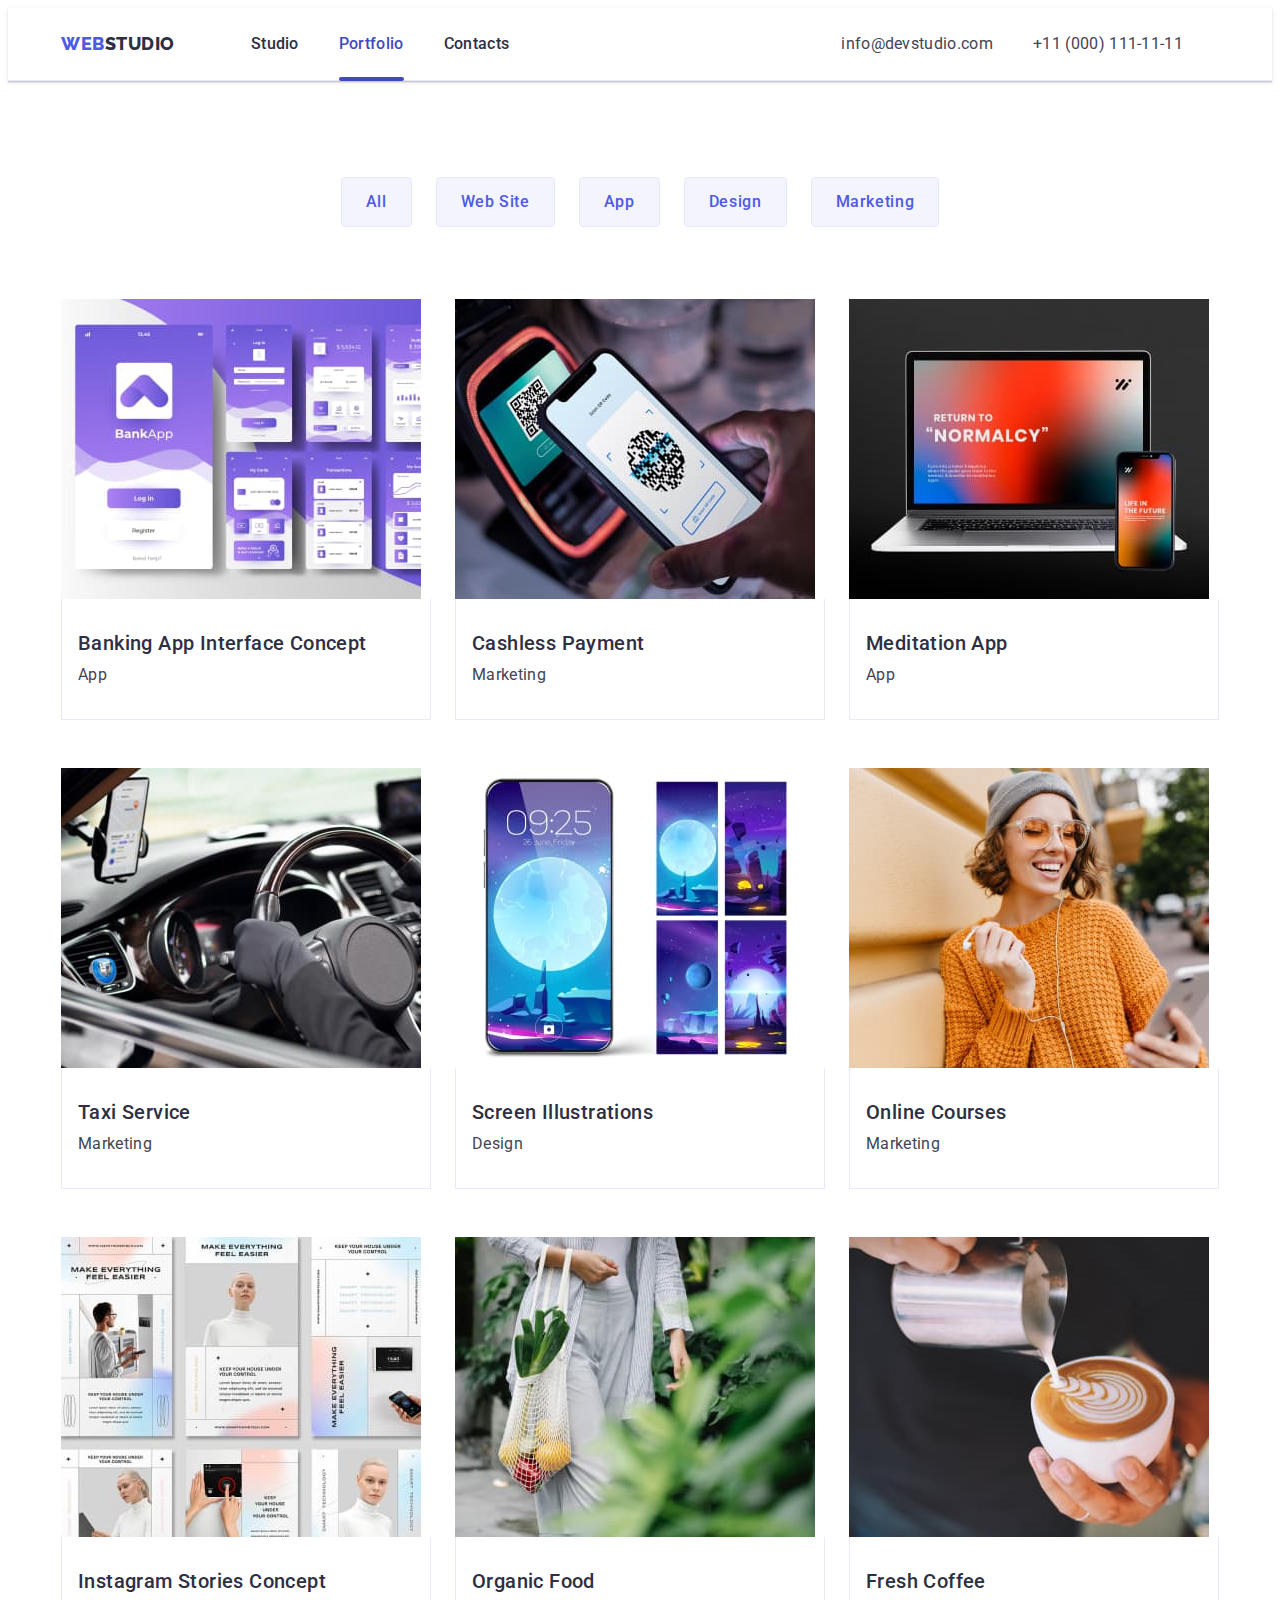
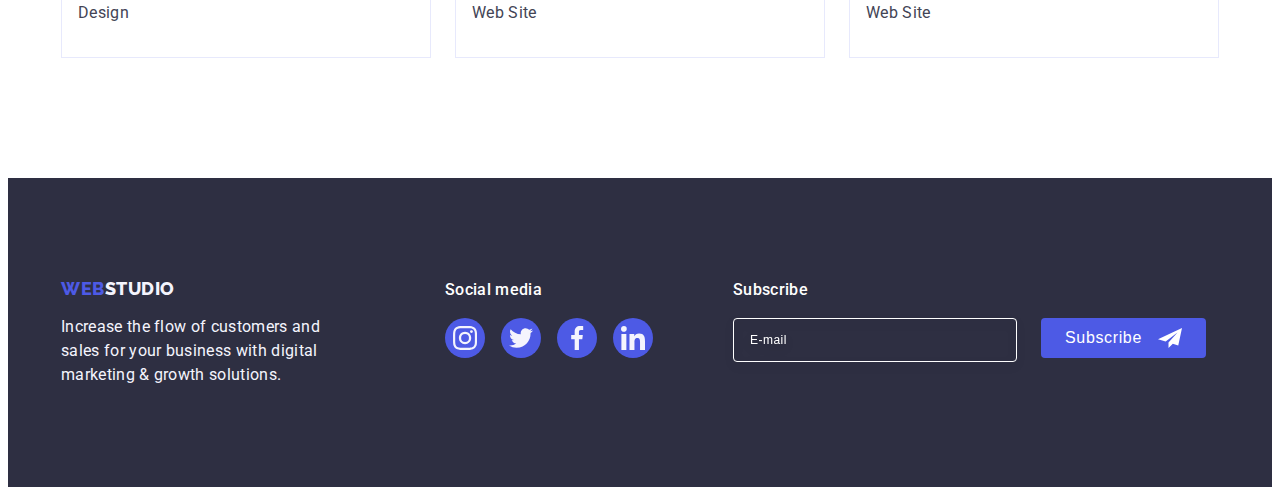
==== portfolio.html @ 9b0cb7f2 "start" ====
<!DOCTYPE html>
<html lang="en">

<head>
    <meta charset="UTF-8">
    <meta http-equiv="X-UA-Compatible" content="IE=edge">
    <meta name="viewport" content="width=device-width, initial-scale=1.0">
    <link rel="preconnect" href="https://fonts.googleapis.com">
    <link rel="preconnect" href="https://fonts.gstatic.com" crossorigin>
    <link href="https://fonts.googleapis.com/css2?family=Raleway:wght@800&family=Roboto:wght@400;500;700&display=swap"
        rel="stylesheet">
    <title>Web Studio</title>
    <link rel="stylesheet" href="https://cdnjs.cloudflare.com/ajax/libs/modern-normalize/2.0.0/modern-normalize.min.css"
        integrity="sha512-4xo8blKMVCiXpTaLzQSLSw3KFOVPWhm/TRtuPVc4WG6kUgjH6J03IBuG7JZPkcWMxJ5huwaBpOpnwYElP/m6wg=="
        crossorigin="anonymous" referrerpolicy="no-referrer" />
    <link rel="stylesheet" href="./css/styles.css">
</head>

<body>
    <header class="header">
        <div class="container header-container">
            <nav class="header-navigation list">
                <a href="./index.html" class="header-logo link">Web<span class="header-logo-sp">Studio</span></a>
                <ul class="main-list list">
                    <li class="header-menu-item link"><a class="header-menu link" href="./index.html">Studio</a></li>
                    <li class="header-menu-item link"><a class="header-menu link current" href="./portfolio.html">Portfolio</a></li>
                    <li class="header-menu-item link"><a class="header-menu link" href="">Contacts</a></li>
                </ul>
            </nav>
            <address class="address">
                <ul class="address-list list">
                    <li class="header-address-item link"><a class="header-address link"
                            href="mailto:info@devstudio.com">info@devstudio.com</a></li>
                    <li class="header-address-item link"><a class="header-address link" href="tel:+110001111111">+11 (000)
                            111-11-11</a></li>
                </ul>
            </address>
        </div>
    </header>

    <main>
            <section class="categories">
                <div class="container">
                    <h1 hidden class="visually-hidden">Categories</h1>
                    <ul class="categories-list list">
                        <li class="categories-item"><button type="button" class="categories-btn">All</button></li>
                        <li class="categories-item"><button type="button" class="categories-btn">Web Site</button></li>
                        <li class="categories-item"><button type="button" class="categories-btn">App</button></li>
                        <li class="categories-item"><button type="button" class="categories-btn">Design</button></li>
                        <li class="categories-item"><button type="button" class="categories-btn">Marketing</button></li>
                    </ul>
                
                     <ul class="cateries-photo list">
                        <li class="categoties-link link">
                            <a href="./index.html" class="product link">
                                <div class="product-cover-div">
                                <img src="./images/banking-img.jpg" alt="banking app" width="360" height="300" />
                                <!-- <div class="product-cover-block"> -->
                                    <p class="product-cover-title">14 Stylish and User-Friendly App Design Concepts · Task Manager App · Calorie Tracker App · Exotic Fruit Ecommerce App ·
                                    Cloud Storage App</p>
                                <!-- </div> -->
                                </div>
                                <div class="container-product">
                                <h2 class="product-subtitle">Banking App Interface Concept</h2>
                                <p class="product-text">App</p>
                                </div>
                            </a>
                        </li>
                        <li class="categoties-link link">
                            <a href="./index.html" class="product link">
                            <div class="product-cover-div">
                            <img src="./images/cashless-img.jpg" alt="Cashless Payment" width="360" height="300" />
                            <!-- <div class="product-cover-block"> -->
                                <p class="product-cover-title">14 Stylish and User-Friendly App Design Concepts · Task Manager App · Calorie Tracker
                                    App · Exotic Fruit Ecommerce App ·
                                    Cloud Storage App</p>
                            <!-- </div> -->
                            </div>
                            <div class="container-product">
                            <h2 class="product-subtitle">Cashless Payment</h2>
                            <p class="product-text">Marketing</p>
                            </div>
                            </a>
                        </li>
                        <li class="categoties-link link">
                            <a href="./index.html" class="product link">
                            <div class="product-cover-div">
                            <img src="./images/meditation-img.jpg" alt="Meditation App" width="360" height="300" />
                                <!-- <div class="product-cover-block"> -->
                                    <p class="product-cover-title">14 Stylish and User-Friendly App Design Concepts · Task Manager App · Calorie Tracker
                                        App · Exotic Fruit Ecommerce App ·
                                        Cloud Storage App</p>
                                <!-- </div> -->
                            </div>
                            <div class="container-product">
                            <h2 class="product-subtitle">Meditation App</h2>
                            <p class="product-text">App</p>
                            </div>
                            </a>
                        </li>
                        <li class="categoties-link link">
                            <a href="./index.html" class="product link">
                            <div class="product-cover-div">
                            <img src="./images/taxi-img.jpg" alt="Taxi Servic" width="360" height="300" />
                            <!-- <div class="product-cover-block"> -->
                                <p class="product-cover-title">14 Stylish and User-Friendly App Design Concepts · Task Manager App · Calorie Tracker
                                    App · Exotic Fruit Ecommerce App ·
                                    Cloud Storage App</p>
                            <!-- </div> -->
                            </div>
                            <div class="container-product">
                            <h2 class="product-subtitle">Taxi Service</h2>
                            <p class="product-text">Marketing</p>
                            </div>
                            </a>
                        </li>
                        <li class="categoties-link link">
                            <a href="./index.html" class="product link">
                            <div class="product-cover-div">
                            <img src="./images/scren-img.jpg" alt="Screen Illustrations" width="360" height="300" />
                            <!-- <div class="product-cover-block"> -->
                                <p class="product-cover-title">14 Stylish and User-Friendly App Design Concepts · Task Manager App · Calorie Tracker
                                    App · Exotic Fruit Ecommerce App ·
                                    Cloud Storage App</p>
                            <!-- </div> -->
                            </div>
                            <div class="container-product">
                            <h2 class="product-subtitle">Screen Illustrations</h2>
                            <p class="product-text">Design</p>
                            </div>
                            </a>
                        </li>
                        <li class="categoties-link link">
                            <a href="./index.html" class="product link">
                            <div class="product-cover-div">
                            <img src="./images/online-img.jpg" alt="Online Courses" width="360" height="300" />
                            <!-- <div class="product-cover-block"> -->
                                <p class="product-cover-title">14 Stylish and User-Friendly App Design Concepts · Task Manager App · Calorie Tracker
                                    App · Exotic Fruit Ecommerce App ·
                                    Cloud Storage App</p>
                            <!-- </div> -->
                            </div>
                            <div class="container-product">
                            <h2 class="product-subtitle">Online Courses</h2>
                            <p class="product-text">Marketing</p>
                            </div>
                            </a>
                        </li>
                        <li class="categoties-link link">
                            <a href="./index.html" class="product link">
                            <div class="product-cover-div">
                            <img src="./images/instagram-img.jpg" alt="Instagram Stories" width="360" height="300" />
                                <!-- <div class="product-cover-block"> -->
                                    <p class="product-cover-title">14 Stylish and User-Friendly App Design Concepts · Task Manager App · Calorie Tracker
                                        App · Exotic Fruit Ecommerce App ·
                                        Cloud Storage App</p>
                                <!-- </div> -->
                            </div>
                            <div class="container-product">
                            <h2 class="product-subtitle">Instagram Stories Concept</h2>
                            <p class="product-text">Design</p>
                            </div>
                            </a>
                        </li>
                        <li class="categoties-link link">
                            <a href="./index.html" class="product link">
                            <div class="product-cover-div">
                            <img src="./images/organicfood-img.jpg" alt="Organic Food" width="360" height="300" />
                            <!-- <div class="product-cover-block"> -->
                                <p class="product-cover-title">14 Stylish and User-Friendly App Design Concepts · Task Manager App · Calorie Tracker
                                    App · Exotic Fruit Ecommerce App ·
                                    Cloud Storage App</p>
                            <!-- </div> -->
                            </div>
                            <div class="container-product">
                            <h2 class="product-subtitle">Organic Food</h2>
                            <p class="product-text">Web Site</p>
                            </div>
                            </a>
                        </li>
                        <li class="categoties-link link">
                            <a href="./index.html" class="product link">
                            <div class="product-cover-div">
                            <img src="./images/freshcoffe-img.jpg" alt="Coffee" width="360" height="300" />
                            <!-- <div class="product-cover-block"> -->
                                <p class="product-cover-title">14 Stylish and User-Friendly App Design Concepts · Task Manager App · Calorie Tracker
                                    App · Exotic Fruit Ecommerce App ·
                                    Cloud Storage App</p>
                            <!-- </div> -->
                            </div>
                            <div class="container-product">
                            <h2 class="product-subtitle">Fresh Coffee</h2>
                            <p class="product-text">Web Site</p>
                            </div>
                            </a>
                        </li>
                </ul>
            </div>
    </section>
    </main>
    <footer class="footer">
        <div class="footer-container container">
            <div class="footer-container-left">
                <a href="./index.html" class="footer-logo link">Web<span class="fotter-logo-sp">Studio</span></a>
                <p class="footer-text">
                    Increase the flow of customers and sales for your business with digital marketing & growth solutions.
                </p>
            </div>
            <div class="footer-social">
                <p class="footer-main">Social media</p>
        
                <ul class="footer-list">
                    <li class="footer-icons">
                        <a class="icons" href="">
                            <svg class="icons-footer" width="24" height="24">
                                <use href="./images/icons.svg#icon-instagram"></use>
                            </svg>
                        </a>
                    </li>
                    <li class="footer-icons">
                        <a class="icons" href="">
                            <svg class="icons-footer" width="24" height="24">
                                <use href="./images/icons.svg#icon-twitter"></use>
                            </svg>
                        </a>
                    </li>
                    <li class="footer-icons">
                        <a class="icons" href="">
                            <svg class="icons-footer" width="24" height="24">
                                <use href="./images/icons.svg#icon-facebook"></use>
                            </svg>
                        </a>
                    </li>
                    <li class="footer-icons">
                        <a class="icons" href="">
                            <svg class="icons-footer" width="24" height="24">
                                <use href="./images/icons.svg#icon-linkedin"></use>
                            </svg>
                        </a>
                    </li>
                </ul>
                </div>
                <div class="footer-sub">
                    <p class="footer-sub-text">Subscribe</p>
                    <form class="footer-sub-form">
                        <label class="footer-sub-label">
                            <input name="sub-input" type="email" class="footer-sub-input" placeholder="E-mail" id="sub-input" />
                        </label>
                        <button type="submit" class="sub-btn">Subscribe
                            <svg class="btn-svg" width="24" height="24">
                                <use href="./images/icons.svg#icon-subscribe"></use>
                            </svg>
                        </button>
                    </form>
                </div>
            </div>
    </footer>
</body>

</html>
---- css/styles.css ----
:root {
--title-color: #2E2F42;
--main-text-color: #434455;
--second-text-color: #ffffff;
--pressed-state: #404BBF;
--transition: 250ms cubic-bezier(0.4, 0, 0.2, 1);

}
.visually-hidden {
    position: absolute;
    width: 1px;
    height: 1px;
    margin: -1px;
    border: 0;
    padding: 0;

    white-space: nowrap;
    clip-path: inset(100%);
    clip: rect(0 0 0 0);
    overflow: hidden;
}
p,h1,h2,h3,h4,h5,h6 {
    margin-top: 0;
    margin-bottom: 0;
}
body {
    font-family: 'Roboto', sans-serif;
    color: #434455;
    background-color:#FFFFFF;
}
a {
    text-decoration: none;
}
ul {
    list-style-type: none;
    margin-top: 0;
    margin-bottom: 0;
    padding-left: 0;
}
.link{
    text-decoration: none;
}
.list {
    list-style: none;
}
img {
    display: block;
}
.container {
    width: 1158px;
    padding-left: 15px;
    padding-right: 15px;
    margin: 0 auto;
}
.header {
    border-bottom: 1px solid #E7E9FC;
    box-shadow: 0px 2px 1px rgba(46, 47, 66, 0.08), 0px 1px 1px rgba(46, 47, 66, 0.16), 0px 1px 6px rgba(46, 47, 66, 0.08);
}
.header-logo {
    font-family: 'Raleway', sans-serif;
    font-style: normal;
    font-weight: 800;
    font-size: 18px;
    line-height: 1.17;
    letter-spacing: 0.03em;
    color: #4d5ae5;
    text-transform: uppercase;
    margin-right: 76px;
}
.header-logo span {
    color: #2E2F42;
}
.main-list {
    display: flex;
    gap: 40px;
}
.header-container {
    display: flex;
    align-items: center;

}
.header-navigation {
    display: flex;
    align-items: center;
justify-content:space-between;
}
.header-menu-item {
    font-weight: 500;
    font-size: 16px;
    line-height: 1.5;
    letter-spacing: 0.02em;
    color: var(--title-color);
    transition: color 250ms cubic-bezier(0.4, 0, 0.2, 1)
}
.header-menu-item:is(:hover, :focus) {
    color: var(--pressed-state);
 
}
.header-menu {
    display: block;
    color: var(--title-color);
    padding-top: 24px;
    padding-bottom: 24px;
    transition: color 250ms cubic-bezier(0.4, 0, 0.2, 1);

}
.header-menu:is(:hover, :focus) {
    color: var(--pressed-state);
}
.current {
    position: relative;
    color: #404bbf
}
.current::after {
    content: '';
    position: absolute;
    width: 100%;
    height: 4px;
    background-color: #404BBF;
    border-radius: 2px;
    left: 0;
    bottom: -1px;
}
.address {
    font-style: normal;
    margin-left: 332px;
}
.address-list {
    display: flex;
    gap: 40px;

}
.header-address{
    font-weight: 400;
    font-size: 16px;
    line-height: 1.5;
    letter-spacing: 0.02em;
    color: var(--main-text-color);
    font-style: normal;
    transition: color 250ms cubic-bezier(0.4, 0, 0.2, 1);
}
.header-address:is(:hover, :focus){
    color: var(--pressed-state);
}
.header-address-item {
transition: color 250ms cubic-bezier(0.4, 0, 0.2, 1)
}
.hero {
background-image: linear-gradient( rgba(46, 47, 66, 0.7), rgba(46, 47, 66, 0.7)), url(../images/people-office1.jpg);
background-repeat: no-repeat;
background-position: center;
background-size: cover;
text-align: center;
padding: 188px 0;
max-width: 1440px;
margin: 0 auto;
}
.hero-container {
    display: flex;
    flex-direction: column;
    padding: 0 316px;
    max-width: 1440px;
}
.hero-title {
        font-weight: 700;
        font-size: 56px;
        line-height: 1.07;
        letter-spacing: 0.02em;
        color: #FFFFFF;
        text-align: center;
        max-width: 496px ;
        margin-bottom: 48px;
        margin-left: auto;
        margin-right: auto;

}

.hero-btn {
        display: block;
        min-width: 169px;
        height: 56px;
       font-family: inherit;
        font-weight: 500;
        font-size: 16px;
        line-height: 1.5; 
        letter-spacing: 0.04em;
        color: #FFFFFF;
        cursor: pointer;
        text-align: center;
        background-color: #4D5AE5;
        border-radius: 4px;
        border: none;
        padding: 16px 32px;
        align-self: center;
        box-shadow: 0px 4px 4px  rgba(0, 0, 0, 0.15);
        transition: background-color 250ms cubic-bezier(0.4, 0, 0.2, 1);
}
.hero-btn:is(:hover, :focus){
    background-color: #404BBF
}
.advantages {
    visibility: hidden;
}
.benefits {
    padding-top: 120px;
    padding-bottom: 60px;
}
.benefits-list {
    display: flex;
    gap: 24px;
}
.benefits-subtitle {        
        font-weight: 500;
        font-size: 20px;
        line-height: 1.2;
        letter-spacing: 0.02em;
        color: var(--title-color);
        margin-bottom: 8px;
}
.benefits-item {
    width: calc((100% - 72px) /4);
}
.benefits-item-con {
    width: 264px;
    height: 112px;
    background: #F4F4FD;
    border-radius: 4px;
    margin-bottom: 8px;
    background-repeat: no-repeat;
    background-position: center;
    display: flex;
    align-items: center;
    justify-content: center;
}
.benefits-item-text {
        font-size: 16px;
        line-height: 1.5;
        letter-spacing: 0.02em;
        color: var(--main-text-color);
}
.our-activity{
    padding-top: 60px;
    padding-bottom: 120px;
    
}
.activity {
        font-weight: 700;
        font-size: 36px;
        line-height: 1.11;
        letter-spacing: 0.02em;
        color: var(--title-color);
        text-align: center;
        text-transform: capitalize;
        margin-bottom: 72px;
}
.activity-list {
    display: flex;
    gap:24px;
}
.activity.item {
    width: calc((100% - 24px *2) /3);
}
.team {
    background-color: #F4F4FD;
    padding-bottom: 120px;
    padding-top: 120px;
}

.team-title {
        font-weight: 700;
        font-size: 36px;
        line-height: 1.11;
        letter-spacing: 0.02em;
        color: var(--title-color);
        text-align: center;
        text-transform: capitalize;
        margin-bottom: 72px;
}
.team-list {
    display: flex;
    gap: 24px;
}


.team-item { 
       background-color: #FFFFFF;
       width: calc((100% - 24px * 3) / 4);
        border-radius: 0px 0px 4px 4px;
        box-shadow: 0px 1px 6px rgba(46, 47, 66, 0.08),
            0px 1px 1px rgba(46, 47, 66, 0.16),
            0px 2px 1px rgba(46, 47, 66, 0.08);
    }
.container-team {
    padding: 32px 0 32px
}

.team-subtitle {
        font-weight: 500;
        font-size: 20px;
        line-height: 1.2;
        letter-spacing: 0.02em;
        text-align: center;
        color: var(--title-color);
        margin-bottom: 8px;


}

.team-item-text {
        font-size: 16px;
        line-height: 1.5;
        letter-spacing: 0.02em;
        text-align: center;
        color: var(--main-text-color);
        padding-bottom: 8px;
}
.soc-icon {
    justify-content: center;
    gap: 24px;
    display: flex;
}


.sending {
    width: 100%;
    height: 100%;
    background-color: #4D5AE5;
    width: 40px;
    height: 40px;
    border-radius: 50%;
    display: flex;
    align-items: center; justify-content: center;    
    transition: background-color 250ms cubic-bezier(0.4, 0, 0.2, 1), border-color 250ms cubic-bezier(0.4, 0, 0.2, 1), color 250ms cubic-bezier(0.4, 0, 0.2, 1);
}
.sending:hover {
background-color: #404bbf;
border-color: #404bbf;
color: #404bbf;
}
.sending:focus {
    background-color: #404bbf;
    border-color: #404bbf;
    color: #404bbf;
}

.icons-soc {
    fill:#F4F4FD;
}
.customers {
    padding-top: 120px;
    padding-bottom: 120px;
}
.coustomers-title {
    font-weight: 700;
    font-size: 36px;
    line-height: 111%;
    text-align: center;
    letter-spacing: 0.02em;
    color: #2E2F42;
    margin-bottom: 72px

}
.coustomers-list {
    display: flex;
    gap: 24px;
    justify-content: center;
    align-items: center;
}
.coustomers-item {
    width: calc((100% - 120px) / 6);
    height: 88px;
    border-radius: 4px;
    transition: color 250ms linear;
    transition-timing-function: (0.4, 0, 0.2, 1);
    transition: border-color 250ms cubic-bezier(0.4, 0, 0.2, 1),
        color 250ms cubic-bezier(0.4, 0, 0.2, 1);
}

.companies {
    width: 100%;
    height: 100%;
    display: flex;
    align-items: center;
    justify-content: center;
    border: 1px solid #8e8f99;
    border-radius: 4px;
    color:#8e8f99;
    transition: border-color 250ms cubic-bezier(0.4, 0, 0.2, 1),
        color 250ms cubic-bezier(0.4, 0, 0.2, 1);
}
.companies:is(:hover, :focus) {
    border-color: #404bbf;
    color: #404bbf;

}
.company {
    fill: currentColor;
}
.footer{
        background-color: #2E2F42;
        padding-top: 100px;
        padding-bottom: 100px;
}
.footer-logo {
    font-family: 'Raleway', sans-serif;
    font-style: normal;
    font-weight: 800;
    font-size: 18px;
    line-height: 1.17;
    letter-spacing: 0.03em;
    color: #4D5AE5;
    text-transform: uppercase;
    display: inline-block;
    margin-bottom: 16px;
}
.footer-logo span{
    color: #F4F4FD;
}
.footer-text {
        font-size: 16px;
        line-height: 1.5;
        letter-spacing: 0.02em;
        color: #F4F4FD;
        max-width: 264px;
}
.footer-container {
    display: flex;
    align-items: baseline;
}
.footer-container-left {
    margin-right: 120px;
}
.footer-main{
    font-weight: 500;
    font-size: 16px;
    line-height: 150%;
    letter-spacing: 0.02em;
    color: #FFFFFF;
    margin-bottom: 16px;
}
.footer-list {
    display: flex;
    gap: 16px;

}
.footer-icons {
    width: 40px;
    height: 40px;
}
.footer-sub {
    margin-left: 80px;
}

.footer-sub-text {
    font-weight: 500;
    font-size: 16px;
    line-height: 1.5;
    letter-spacing: 0.02em;
    color: #FFFFFF;
    margin-bottom: 16px;
}

.footer-sub-form {
    display: flex;
    gap: 24px;
}



.footer-sub-input {
    width: 264px;
    height: 40px;
    border: 1px solid #FFFFFF;
    filter: drop-shadow(0px 4px 4px rgba(0, 0, 0, 0.15));
    border-radius: 4px;
    border: 1px solid #FFFFFF;
    background-color: transparent;
    font-weight: 400;
    font-size: 12px;
    display: flex;
    align-items: center;
    letter-spacing: 0.04em;
    color: #FFFFFF;
    padding-left: 16px;
    line-height: 1.5;
}
.footer-sub-input::placeholder {
    color: #FFFFFF;
}


.sub-btn {
    font-weight: 500;
    font-size: 16px;
    line-height: 1.5;
    display: flex;
    align-items: center;
    text-align: center;
    letter-spacing: 0.04em;
    color: #FFFFFF;
    min-width: 165px;
    height: 40px;
    align-items:center;
    justify-content: center;
    cursor: pointer;
    background-color: #4D5AE5;
    border-radius: 4px;
    border: none;
    transition: background-color 250ms cubic-bezier(0.4, 0, 0.2, 1), 
        border 250ms cubic-bezier(0.4, 0, 0.2, 1);
}
.sub-btn:is(:hover, :focus) {
    background-color: #404bbf;
    border: none;
}
.btn-svg {
    margin-left: 16px;
    fill: #FFFFFF;
}
.icons {
    width: 100%;
    height: 100%;
    background-color: #4d5ae5;
    border-radius: 50%;
    display: flex;
    align-items: center;
    justify-content: center;
    transition: background-color 250ms cubic-bezier(0.4, 0, 0.2, 1);
}
.icons:is(:hover, :focus) {
    background-color: #31d0aa;
}
.icons-footer {
    fill:#f4f4fd;
}
.categories {
    padding-top: 96px;
    padding-bottom: 120px;
}
.categories-list {
    display: flex;
    gap: 24px;
    justify-content: center;
    margin-bottom: 72px;
}
.categories-btn { 
        font-family: 'Roboto', sans-serif;
        font-style: normal;
        font-weight: 500;
        font-size: 16px;
        line-height: 1.5;
        letter-spacing: 0.04em;
        color: #4D5AE5;
        cursor: pointer;
        background-color: #F4F4FD;
        border: 1px solid #E7E9FC;
        border-radius: 4px;
        padding: 12px 24px;
        transition: color 250ms cubic-bezier(0.4, 0, 0.2, 1),
            background-color 250ms cubic-bezier(0.4, 0, 0.2, 1),
            border-color 250ms cubic-bezier(0.4, 0, 0.2, 1),
            box-shadow 250ms cubic-bezier(0.4, 0, 0.2, 1);
        
    }
.categories-btn:is(:hover, :focus){
    border: 1px solid transparent;
}


.categories-btn:is(:hover, :focus) {
    color: #FFFFFF;
    background-color:#404BBF;
    box-shadow: 0px 3px 1px rgba(0, 0, 0, 0.1), 0px 2px 1px rgba(0, 0, 0, 0.08), 0px 2px 2px rgba(0, 0, 0, 0.12);
}
.cateries-photo {
    display: flex;
    flex-wrap: wrap;
    gap: 24px;
    row-gap: 48px;
}
.categoties-link {
    width: calc((100% - 24px * 2) / 3);

}
.categoties-link:hover .product-cover-block {
    transform: translate(0);
}
.container-product {
    padding: 32px 16px;
    border: 1px solid #e7e9fc;
    border-top: none;
}

 

.product-subtitle {
        font-weight: 500;
        font-size: 20px;
        line-height: 1.2;
        letter-spacing: 0.02em;
        color: var(--title-color);
        margin-bottom: 8px
}
.product {
    display: block;
    transition: box-shadow 250ms cubic-bezier(0.4, 0, 0.2, 1);

}
.product:is(:hover, :focus) {
    box-shadow:0px 1px 6px rgba(46, 47, 66, 0.08), 0px 1px 1px rgba(46, 47, 66, 0.16), 0px 2px 1px rgba(46, 47, 66, 0.08);
   
}
.product:hover .product-cover-title,
.product:focus .product-cover-title {
    transform: translateY(0);
}
.product-text {
        font-weight: 400;
        font-size: 16px;
        line-height: 1.5;
        letter-spacing: 0.02em;
        color: var(--main-text-color);


}
.product-text:is(:hover, :focus) {
    transform: translateY(0%);

}
.product-cover-title {
    position: absolute;
    font-weight: 400;
        font-size: 16px;
        line-height: 150%;
        letter-spacing: 0.02em;
        color: #F4F4FD;
        top: 0;
        height: 100%;
        width: 100%;
        transform: translateY(100%);
        transition: transform 250ms cubic-bezier(0.4, 0, 0.2, 1);
        padding: 40px 32px;
        background-color: #4d5ae5;
        overflow: auto;

}

.product-cover-block {
    position: absolute;
    background-color: #4D5AE5;
    top: 0;
    left: 0;
    padding: 40px 32px 164px 32px;
    transform: translateY(100%);
    transition: transform 250ms linear;
    transition-timing-function: (0.4, 0, 0.2, 1);
}
.product-cover-div {
     position: relative;
     overflow: hidden;
}

.backdrop {
    position: fixed;
    top: 0;
    z-index: 2;
    width: 100%;
    height: 100%;
    background-color: #2E2F4266;
    transition: opacity 250ms cubic-bezier(0.4, 0, 0.2, 1), visibility 250ms cubic-bezier(0.4, 0, 0.2, 1);
}
.backdrop.is-hidden .modal {
    transform: translate(-50%, -50%) scale(0);
}
.modal { 
    position: absolute;
    top: 50%;
    left: 50%;
    transform: translate(-50%, -50%) scale(1);
    transition: transform 250ms cubic-bezier(0.4, 0, 0.2, 1);
    width: 408px;
    min-height: 584px;
    background-color: #FCFCFC;
    border-radius: 4px;
    box-shadow:  0px 1px 1px rgba(0, 0, 0, 0.14), 0px 1px 3px rgba(0, 0, 0, 0.12), 0px 2px 1px rgba(0, 0, 0, 0.2);
    padding-top: 72px;
    padding-left: 24px;
    padding-right: 24px;
    padding-bottom: 24px;
}
.modal-btn {
    background-color: #E7E9FC;
    border: 1px solid rgba(0, 0, 0, 0.1);
    border-radius: 50%;
    position: absolute;
    top: 24px;
    right: 24px;
    width: 24px;
    height: 24px;
    display: flex;
    align-items: center;
    justify-content: center;
    padding: 0;
    cursor: pointer;
    transition: background-color 250ms cubic-bezier(0.4, 0, 0.2, 1), border 250ms cubic-bezier(0.4, 0, 0.2, 1);
    color:#2E2F42;
}
.modal-btn:is(:hover,:focus) {
    background-color: #404bbf;
    border: none;
    fill: #ffffff;
}
.button-icon {
    transition: fill 250ms cubic-bezier(0.4, 0, 0.2, 1);
}
.is-hidden {
    visibility: hidden;
    opacity: 0;
    pointer-events: none;
}
.modal-title {
    font-family: 'Roboto';
    font-style: normal;
    font-weight: 500;
    font-size: 16px;
    line-height: 150%;
    text-align: center;
    letter-spacing: 0.02em;
    color: #2E2F42;
    max-width: 360px;
    margin-bottom: 16px;
}

.modal-field {
        margin-bottom: 8px;
}
.modal-input {
    width: 100%;
    height: 40px;
    background-color: transparent;
    outline: transparent;
    border: 1px solid rgba(46, 47, 66, 0.4);
    border-radius: 4px;
    padding-left: 38px;
    padding-right: 24px;
    display: block;
    transition: border-color 250ms cubic-bezier(0.4, 0, 0.2, 1);
}
.modal-input:focus {
    border-color: #4D5AE5;
}
.modal-input:focus +.input-icon{
    fill: #4D5AE5;
}
.form-label {
    font-weight: 400;
    font-size: 12px;
    line-height: 1.17;
    letter-spacing: 0.04em;
    margin-bottom: 4px;
    color:#8e8f99;
    display: block;
}

.input-svg {
    position: relative;
}

.input-icon {
    position: absolute;
    left: 16px;
    top: 50%;
    transform: translateY(-50%);
    fill: #2E2F42;
    transition: fill 250ms cubic-bezier(0.4, 0, 0.2, 1);
}
.modal-textarea-comment {
    margin-bottom: 16px;
}
.modal-textarea {
    width: 100%;
    height: 120px;
    background-color: transparent;
    outline: transparent;
    border: 1px solid rgba(46, 47, 66, 0.4);
    border-radius: 4px;
    padding: 8px 16px;
    display: block;
    resize: none;
        font-size: 12px;
        line-height: 1.17;
        letter-spacing: 0.04em;
        color: rgba(46, 47, 66, 0.4);
        margin-bottom: 4px; 
    transition: border-color 250ms cubic-bezier(0.4, 0, 0.2, 1);
}
.modal-textarea::placeholder {
    font-size: 12px;
    line-height: 1.17;
    letter-spacing: 0.04em;
    color: rgba(46, 47, 66, 0.4);
}
.modal-textarea:focus {
    border-color: #4D5AE5;
}
.modal-checkbox {
    margin-bottom: 24px;

}
.check-text {
    font-size: 12px;
    line-height: 1.17;
    letter-spacing: 0.04em;
    color: #8E8F99;
    align-items: center;
    padding-bottom: 24px;
    align-items: center;
}

.user-privacy-span {
    width: 16px;
    height: 16px;
    border: 1px solid rgba(46, 47, 66, 0.4);
    border-radius: 2px;
    margin-right: 12px;
    align-items: center;
    justify-content: center;
    fill: transparent;
    transition: background-color 250ms cubic-bezier(0.4, 0, 0.2, 1), border 250ms cubic-bezier(0.4, 0, 0.2, 1), fill 250ms cubic-bezier(0.4, 0, 0.2, 1);
    display: inline-flex;
}

.police {
    font-size: 12px;
    line-height: 1.33;
    letter-spacing: 0.04em;
    text-decoration-line: underline;
    color: #4D5AE5;
}


.input-check:checked + .check-text span {
    background-color: #404BBF;
    fill: #F4F4FD;
    border: none;
}

.modal-send-btn {
    font-weight: 500;
    font-size: 16px;
    line-height: 1.5;
    display: block;
    align-items: center;
    text-align: center;
    letter-spacing: 0.04em;
    color: #FFFFFF;
    padding: 16px 32px;
    margin: 0 auto;
    border-radius: 4px;
    border: none;
    background: #4D5AE5;
    box-shadow: 0px 4px 4px rgba(0, 0, 0, 0.15);
    cursor: pointer;
    transition: background-color 250ms cubic-bezier(0.4, 0, 0.2, 1);
    min-width: 169px
}

.modal-send-btn:is(:hover, :focus) {
   background-color: #404BBF;
}
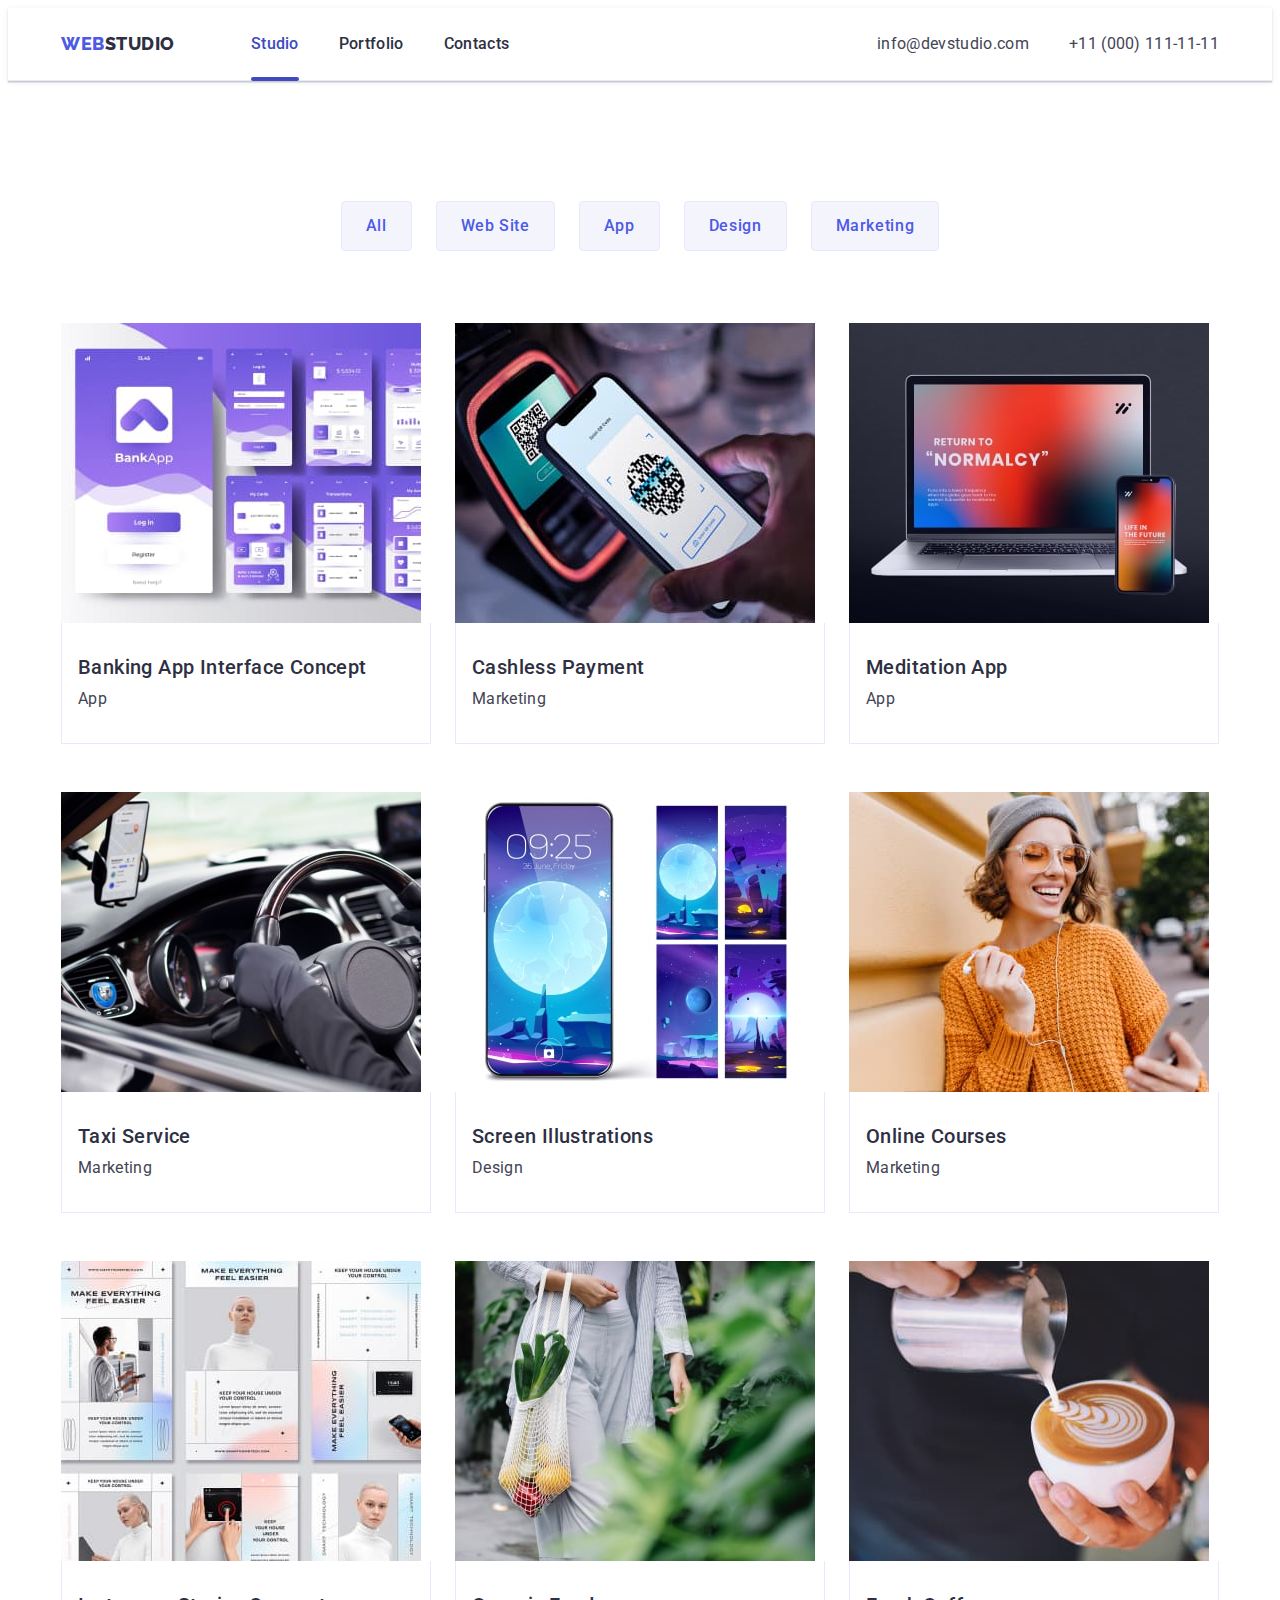
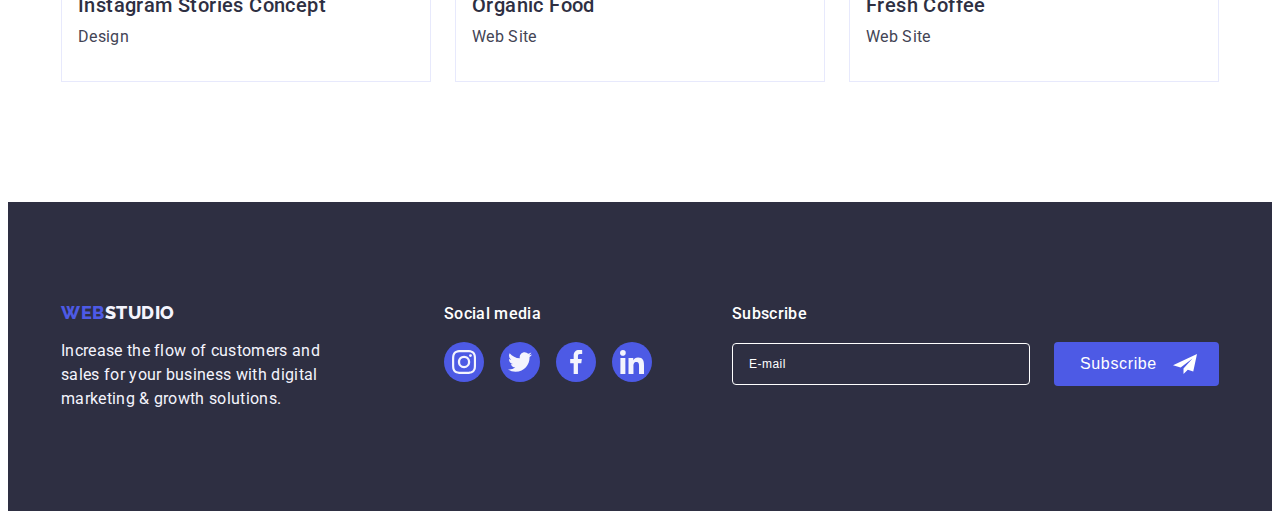
==== commit 21ca7282: "media" ====
--- a/portfolio.html
+++ b/portfolio.html
@@ -5,256 +5,354 @@
     <meta charset="UTF-8">
     <meta http-equiv="X-UA-Compatible" content="IE=edge">
     <meta name="viewport" content="width=device-width, initial-scale=1.0">
+    <title>Document</title>
     <link rel="preconnect" href="https://fonts.googleapis.com">
     <link rel="preconnect" href="https://fonts.gstatic.com" crossorigin>
     <link href="https://fonts.googleapis.com/css2?family=Raleway:wght@800&family=Roboto:wght@400;500;700&display=swap"
         rel="stylesheet">
-    <title>Web Studio</title>
-    <link rel="stylesheet" href="https://cdnjs.cloudflare.com/ajax/libs/modern-normalize/2.0.0/modern-normalize.min.css"
-        integrity="sha512-4xo8blKMVCiXpTaLzQSLSw3KFOVPWhm/TRtuPVc4WG6kUgjH6J03IBuG7JZPkcWMxJ5huwaBpOpnwYElP/m6wg=="
+    <link rel="stylesheet" href="https://cdnjs.cloudflare.com/ajax/libs/modern-normalize/1.1.0/modern-normalize.min.css"
+        integrity="sha512-wpPYUAdjBVSE4KJnH1VR1HeZfpl1ub8YT/NKx4PuQ5NmX2tKuGu6U/JRp5y+Y8XG2tV+wKQpNHVUX03MfMFn9Q=="
         crossorigin="anonymous" referrerpolicy="no-referrer" />
     <link rel="stylesheet" href="./css/styles.css">
+    <link rel="stylesheet" href="./css/media.css">
 </head>
 
 <body>
-    <header class="header">
+    
+    <header class="header header-border">
         <div class="container header-container">
-            <nav class="header-navigation list">
-                <a href="./index.html" class="header-logo link">Web<span class="header-logo-sp">Studio</span></a>
-                <ul class="main-list list">
-                    <li class="header-menu-item link"><a class="header-menu link" href="./index.html">Studio</a></li>
-                    <li class="header-menu-item link"><a class="header-menu link current" href="./portfolio.html">Portfolio</a></li>
-                    <li class="header-menu-item link"><a class="header-menu link" href="">Contacts</a></li>
+            <nav class="header-navigation">
+                <a class="header-logo link" href="./index.html">Web<span class="part-of-logo">Studio</span></a>
+
+                <ul class="header-list list">
+                    <li class="header-list-item"><a class="header-list-link link active-page"
+                            href="./index.html">Studio</a>
+                    </li>
+                    <li class="header-list-item"><a class="header-list-link link" href="./portfolio.html">Portfolio</a>
+                    </li>
+                    <li class="header-list-item"><a class="header-list-link link" href="">Contacts</a></li>
                 </ul>
             </nav>
-            <address class="address">
+            <address class="header-address">
                 <ul class="address-list list">
-                    <li class="header-address-item link"><a class="header-address link"
-                            href="mailto:info@devstudio.com">info@devstudio.com</a></li>
-                    <li class="header-address-item link"><a class="header-address link" href="tel:+110001111111">+11 (000)
-                            111-11-11</a></li>
+                    <li class="address-list-item">
+                        <a class="address-list-link link" href="mailto:info@devstudio.com">info@devstudio.com</a>
+                    </li>
+                    <li class="address-list-item">
+                        <a class="address-list-link link" href="tel:+110001111111">+11 (000) 111-11-11</a>
+                    </li>
                 </ul>
             </address>
+            <button type="button" class="mob-menu-open" data-menu-open>
+                <svg width="32" height="22" class="open-menu-icon">
+                    <use href="./images/icons.svg#icon-open-mob-menu"></use>
+                </svg>
+            </button>
+        </div>
+        <div class="mob-menu is-hidden" data-menu>
+            <div>
+                <button type="button" class="mob-menu-close" data-menu-close>
+                    <svg class="close-menu-icon" width="8" height="8">
+                        <use href="./images/icons.svg#icon-close"></use>
+                    </svg>
+                </button>
+                <ul class="mob-menu-list list">
+                    <li class="mob-menu-item ">
+                        <a href="./index.html" class="active-mob-page mob-menu-link link">Studio</a>
+                    </li>
+                    <li class="mob-menu-item">
+                        <a href="./portfolio.html" class="mob-menu-link link">Portfolio</a>
+                    </li>
+                    <li class="mob-menu-item">
+                        <a href="#" class="mob-menu-link link"></a> Contacts
+                    </li>
+                </ul>
+            </div>
+            <div>
+                <address class="header-mob-address">
+                    <ul class="address-mob-list list">
+                        <li class="address-mob-item">
+                            <a class="address-mob-link phone link" href="tel:+110001111111">+11 (000) 111-11-11</a>
+                        </li>
+                        <li class="address-mob-item">
+                            <a class="address-mob-link mail link"
+                                href="mailto:info@devstudio.com">info@devstudio.com</a>
+                        </li>
+
+                    </ul>
+                </address>
+                <ul class="mob-soc-list list">
+                    <li class="mob-soc-item">
+                        <a href="#" class="mob-soc-link">
+                            <svg class="mob-soc-icon" width="16" height="16">
+                                <use href="./images/icons.svg#icon-instagram"></use>
+                            </svg>
+                        </a>
+                    </li>
+                    <li class="mob-soc-item">
+                        <a href="#" class="mob-soc-link">
+                            <svg class="mob-soc-icon" width="16" height="16">
+                                <use href="./images/icons.svg#icon-twitter"></use>
+                            </svg>
+                        </a>
+                    </li>
+                    <li class="mob-soc-item">
+                        <a href="#" class="mob-soc-link">
+                            <svg class="mob-soc-icon" width="16" height="16">
+                                <use href="./images/icons.svg#icon-facebook"></use>
+                            </svg>
+                        </a>
+                    </li>
+                    <li class="mob-soc-item">
+                        <a href="#" class="mob-soc-link">
+                            <svg class="mob-soc-icon" width="16" height="16">
+                                <use href="./images/icons.svg#icon-linkedin"></use>
+                            </svg>
+                        </a>
+                    </li>
+                </ul>
+            </div>
         </div>
     </header>
 
-    <main>
-            <section class="categories">
-                <div class="container">
-                    <h1 hidden class="visually-hidden">Categories</h1>
-                    <ul class="categories-list list">
-                        <li class="categories-item"><button type="button" class="categories-btn">All</button></li>
-                        <li class="categories-item"><button type="button" class="categories-btn">Web Site</button></li>
-                        <li class="categories-item"><button type="button" class="categories-btn">App</button></li>
-                        <li class="categories-item"><button type="button" class="categories-btn">Design</button></li>
-                        <li class="categories-item"><button type="button" class="categories-btn">Marketing</button></li>
-                    </ul>
-                
-                     <ul class="cateries-photo list">
-                        <li class="categoties-link link">
-                            <a href="./index.html" class="product link">
-                                <div class="product-cover-div">
-                                <img src="./images/banking-img.jpg" alt="banking app" width="360" height="300" />
-                                <!-- <div class="product-cover-block"> -->
-                                    <p class="product-cover-title">14 Stylish and User-Friendly App Design Concepts · Task Manager App · Calorie Tracker App · Exotic Fruit Ecommerce App ·
-                                    Cloud Storage App</p>
-                                <!-- </div> -->
-                                </div>
-                                <div class="container-product">
-                                <h2 class="product-subtitle">Banking App Interface Concept</h2>
-                                <p class="product-text">App</p>
-                                </div>
-                            </a>
-                        </li>
-                        <li class="categoties-link link">
-                            <a href="./index.html" class="product link">
-                            <div class="product-cover-div">
-                            <img src="./images/cashless-img.jpg" alt="Cashless Payment" width="360" height="300" />
-                            <!-- <div class="product-cover-block"> -->
-                                <p class="product-cover-title">14 Stylish and User-Friendly App Design Concepts · Task Manager App · Calorie Tracker
-                                    App · Exotic Fruit Ecommerce App ·
-                                    Cloud Storage App</p>
-                            <!-- </div> -->
-                            </div>
-                            <div class="container-product">
-                            <h2 class="product-subtitle">Cashless Payment</h2>
-                            <p class="product-text">Marketing</p>
-                            </div>
-                            </a>
-                        </li>
-                        <li class="categoties-link link">
-                            <a href="./index.html" class="product link">
-                            <div class="product-cover-div">
-                            <img src="./images/meditation-img.jpg" alt="Meditation App" width="360" height="300" />
-                                <!-- <div class="product-cover-block"> -->
-                                    <p class="product-cover-title">14 Stylish and User-Friendly App Design Concepts · Task Manager App · Calorie Tracker
-                                        App · Exotic Fruit Ecommerce App ·
-                                        Cloud Storage App</p>
-                                <!-- </div> -->
-                            </div>
-                            <div class="container-product">
-                            <h2 class="product-subtitle">Meditation App</h2>
-                            <p class="product-text">App</p>
-                            </div>
-                            </a>
-                        </li>
-                        <li class="categoties-link link">
-                            <a href="./index.html" class="product link">
-                            <div class="product-cover-div">
-                            <img src="./images/taxi-img.jpg" alt="Taxi Servic" width="360" height="300" />
-                            <!-- <div class="product-cover-block"> -->
-                                <p class="product-cover-title">14 Stylish and User-Friendly App Design Concepts · Task Manager App · Calorie Tracker
-                                    App · Exotic Fruit Ecommerce App ·
-                                    Cloud Storage App</p>
-                            <!-- </div> -->
-                            </div>
-                            <div class="container-product">
-                            <h2 class="product-subtitle">Taxi Service</h2>
-                            <p class="product-text">Marketing</p>
-                            </div>
-                            </a>
-                        </li>
-                        <li class="categoties-link link">
-                            <a href="./index.html" class="product link">
-                            <div class="product-cover-div">
-                            <img src="./images/scren-img.jpg" alt="Screen Illustrations" width="360" height="300" />
-                            <!-- <div class="product-cover-block"> -->
-                                <p class="product-cover-title">14 Stylish and User-Friendly App Design Concepts · Task Manager App · Calorie Tracker
-                                    App · Exotic Fruit Ecommerce App ·
-                                    Cloud Storage App</p>
-                            <!-- </div> -->
-                            </div>
-                            <div class="container-product">
-                            <h2 class="product-subtitle">Screen Illustrations</h2>
-                            <p class="product-text">Design</p>
-                            </div>
-                            </a>
-                        </li>
-                        <li class="categoties-link link">
-                            <a href="./index.html" class="product link">
-                            <div class="product-cover-div">
-                            <img src="./images/online-img.jpg" alt="Online Courses" width="360" height="300" />
-                            <!-- <div class="product-cover-block"> -->
-                                <p class="product-cover-title">14 Stylish and User-Friendly App Design Concepts · Task Manager App · Calorie Tracker
-                                    App · Exotic Fruit Ecommerce App ·
-                                    Cloud Storage App</p>
-                            <!-- </div> -->
-                            </div>
-                            <div class="container-product">
-                            <h2 class="product-subtitle">Online Courses</h2>
-                            <p class="product-text">Marketing</p>
-                            </div>
-                            </a>
-                        </li>
-                        <li class="categoties-link link">
-                            <a href="./index.html" class="product link">
-                            <div class="product-cover-div">
-                            <img src="./images/instagram-img.jpg" alt="Instagram Stories" width="360" height="300" />
-                                <!-- <div class="product-cover-block"> -->
-                                    <p class="product-cover-title">14 Stylish and User-Friendly App Design Concepts · Task Manager App · Calorie Tracker
-                                        App · Exotic Fruit Ecommerce App ·
-                                        Cloud Storage App</p>
-                                <!-- </div> -->
-                            </div>
-                            <div class="container-product">
-                            <h2 class="product-subtitle">Instagram Stories Concept</h2>
-                            <p class="product-text">Design</p>
-                            </div>
-                            </a>
-                        </li>
-                        <li class="categoties-link link">
-                            <a href="./index.html" class="product link">
-                            <div class="product-cover-div">
-                            <img src="./images/organicfood-img.jpg" alt="Organic Food" width="360" height="300" />
-                            <!-- <div class="product-cover-block"> -->
-                                <p class="product-cover-title">14 Stylish and User-Friendly App Design Concepts · Task Manager App · Calorie Tracker
-                                    App · Exotic Fruit Ecommerce App ·
-                                    Cloud Storage App</p>
-                            <!-- </div> -->
-                            </div>
-                            <div class="container-product">
-                            <h2 class="product-subtitle">Organic Food</h2>
-                            <p class="product-text">Web Site</p>
-                            </div>
-                            </a>
-                        </li>
-                        <li class="categoties-link link">
-                            <a href="./index.html" class="product link">
-                            <div class="product-cover-div">
-                            <img src="./images/freshcoffe-img.jpg" alt="Coffee" width="360" height="300" />
-                            <!-- <div class="product-cover-block"> -->
-                                <p class="product-cover-title">14 Stylish and User-Friendly App Design Concepts · Task Manager App · Calorie Tracker
-                                    App · Exotic Fruit Ecommerce App ·
-                                    Cloud Storage App</p>
-                            <!-- </div> -->
-                            </div>
-                            <div class="container-product">
-                            <h2 class="product-subtitle">Fresh Coffee</h2>
-                            <p class="product-text">Web Site</p>
-                            </div>
-                            </a>
-                        </li>
-                </ul>
-            </div>
-    </section>
+
+    <main class="main">
+        <section class="filter section">
+            <div class="container">
+                <h1 class="filter-title visually-hidden">Our examples of works</h1>
+                <ul class="filter-list list">
+                    <li class="filter-list-item"><button class="filter-list-btn" type="button">All</button></li>
+                    <li class="filter-list-item"><button class="filter-list-btn" type="button">Web Site</button></li>
+                    <li class="filter-list-item"><button class="filter-list-btn" type="button">App</button></li>
+                    <li class="filter-list-item"><button class="filter-list-btn" type="button">Design</button></li>
+                    <li class="filter-list-item"><button class="filter-list-btn" type="button">Marketing</button></li>
+                </ul>
+                <ul class="result-list list">
+                    <li class="result-list-item">
+                        <a class="result-link link" href="">
+                            <div class="result-fly-text-wrap">
+                                <img src="./images/banking-img.jpg" alt="Banking App Interface Concept" width="360"
+                                    height="300">
+                                <p class="result-fly-text">
+                                    14 Stylish and User-Friendly App Design Concepts ·
+                                    Task Manager App · Calorie Tracker App · Exotic
+                                    Fruit Ecommerce App ·
+                                    Cloud Storage App
+                                </p>
+                            </div>
+                            <div class="portfolio-card-padding">
+                                <h2 class="result-list-subtitle">Banking App Interface Concept</h2>
+                                <p class="result-list-text">App</p>
+                            </div>
+                        </a>
+                    </li>
+                    <li class="result-list-item">
+                        <a class="result-link link" href="">
+                            <div class="result-fly-text-wrap">
+                                <img src="./images/cashless-img.jpg" alt="Cashless Payment" width="360" height="300">
+                                <p class="result-fly-text">
+                                    14 Stylish and User-Friendly App Design Concepts ·
+                                    Task Manager App · Calorie Tracker App · Exotic
+                                    Fruit Ecommerce App ·
+                                    Cloud Storage App
+                                </p>
+                            </div>
+                            <div class="portfolio-card-padding">
+                                <h2 class="result-list-subtitle">Cashless Payment</h2>
+                                <p class="result-list-text">Marketing</p>
+                            </div>
+                        </a>
+                    </li>
+                    <li class="result-list-item">
+                        <a class="result-link link" href="">
+                            <div class="result-fly-text-wrap">
+                                <img src="./images/meditation-img.jpg" alt="Meditaion App" width="360" height="300">
+                                <p class="result-fly-text">
+                                    14 Stylish and User-Friendly App Design Concepts ·
+                                    Task Manager App · Calorie Tracker App · Exotic
+                                    Fruit Ecommerce App ·
+                                    Cloud Storage App
+                                </p>
+                            </div>
+                            <div class="portfolio-card-padding">
+                                <h2 class="result-list-subtitle">Meditation App</h2>
+                                <p class="result-list-text">App</p>
+                            </div>
+                        </a>
+                    </li>
+                    <li class="result-list-item">
+                        <a class="result-link link" href="">
+                            <div class="result-fly-text-wrap">
+                                <img src="./images/taxi-img.jpg" alt="Taxi Service" width="360" height="300">
+                                <p class="result-fly-text">
+                                    14 Stylish and User-Friendly App Design Concepts ·
+                                    Task Manager App · Calorie Tracker App · Exotic
+                                    Fruit Ecommerce App ·
+                                    Cloud Storage App
+                                </p>
+                            </div>
+                            <div class="portfolio-card-padding">
+                                <h2 class="result-list-subtitle">Taxi Service</h2>
+                                <p class="result-list-text">Marketing</p>
+                            </div>
+                        </a>
+                    </li>
+                    <li class="result-list-item">
+                        <a class="result-link link" href="">
+                            <div class="result-fly-text-wrap">
+                                <img src="./images/scren-img.jpg" alt="Screen Illustrations" width="360" height="300">
+                                <p class="result-fly-text">
+                                    14 Stylish and User-Friendly App Design Concepts ·
+                                    Task Manager App · Calorie Tracker App · Exotic
+                                    Fruit Ecommerce App ·
+                                    Cloud Storage App
+                                </p>
+                            </div>
+                            <div class="portfolio-card-padding">
+                                <h2 class="result-list-subtitle">Screen Illustrations</h2>
+                                <p class="result-list-text">Design</p>
+                            </div>
+                        </a>
+                    </li>
+                    <li class="result-list-item">
+                        <a class="result-link link" href="">
+                            <div class="result-fly-text-wrap">
+                                <img src="./images/online-img.jpg" alt="Online Courses" width="360" height="300">
+                                <p class="result-fly-text">
+                                    14 Stylish and User-Friendly App Design Concepts ·
+                                    Task Manager App · Calorie Tracker App · Exotic
+                                    Fruit Ecommerce App ·
+                                    Cloud Storage App
+                                </p>
+                            </div>
+                            <div class="portfolio-card-padding">
+                                <h2 class="result-list-subtitle">Online Courses</h2>
+                                <p class="result-list-text">Marketing</p>
+                            </div>
+                        </a>
+                    </li>
+                    <li class="result-list-item">
+                        <a class="result-link link" href="">
+                            <div class="result-fly-text-wrap">
+                                <img src="./images/instagram-img.jpg" alt="Instagram Stories Concept" width="360"
+                                    height="300">
+                                <p class="result-fly-text">
+                                    14 Stylish and User-Friendly App Design Concepts ·
+                                    Task Manager App · Calorie Tracker App · Exotic
+                                    Fruit Ecommerce App ·
+                                    Cloud Storage App
+                                </p>
+                            </div>
+                            <div class="portfolio-card-padding">
+                                <h2 class="result-list-subtitle">Instagram Stories Concept</h2>
+                                <p class="result-list-text">Design</p>
+                            </div>
+                        </a>
+                    </li>
+                    <li class="result-list-item">
+                        <a class="result-link link" href="">
+                            <div class="result-fly-text-wrap">
+                                <img src="./images/organicfood-img.jpg" alt="Organic Food" width="360" height="300">
+                                <p class="result-fly-text">
+                                    14 Stylish and User-Friendly App Design Concepts ·
+                                    Task Manager App · Calorie Tracker App · Exotic
+                                    Fruit Ecommerce App ·
+                                    Cloud Storage App
+                                </p>
+                            </div>
+                            <div class="portfolio-card-padding">
+                                <h2 class="result-list-subtitle">Organic Food</h2>
+                                <p class="result-list-text">Web Site</p>
+                            </div>
+                        </a>
+                    </li>
+                    <li class="result-list-item">
+                        <a class="result-link link" href="">
+                            <div class="result-fly-text-wrap">
+                                <img src="./images/freshcoffe-img.jpg" alt="Fresh Coffee" width="360" height="300">
+                                <p class="result-fly-text">
+                                    14 Stylish and User-Friendly App Design Concepts ·
+                                    Task Manager App · Calorie Tracker App · Exotic
+                                    Fruit Ecommerce App ·
+                                    Cloud Storage App
+                                </p>
+                            </div>
+                            <div class="portfolio-card-padding">
+                                <h2 class="result-list-subtitle">Fresh Coffee</h2>
+                                <p class="result-list-text">Web Site</p>
+                            </div>
+
+                        </a>
+                    </li>
+                </ul>
+            </div>
+        </section>
     </main>
+
+    
     <footer class="footer">
-        <div class="footer-container container">
-            <div class="footer-container-left">
-                <a href="./index.html" class="footer-logo link">Web<span class="fotter-logo-sp">Studio</span></a>
+        <div class="container footer-flex">
+
+            <div class="footer-part-one">
+                <a class="footer-logo link" href="./index.html">Web<span class="footer-part-of-logo">Studio</span></a>
                 <p class="footer-text">
-                    Increase the flow of customers and sales for your business with digital marketing & growth solutions.
+                    Increase the flow of customers and sales for your business with digital
+                    marketing & growth solutions.
                 </p>
             </div>
-            <div class="footer-social">
-                <p class="footer-main">Social media</p>
-        
-                <ul class="footer-list">
-                    <li class="footer-icons">
-                        <a class="icons" href="">
-                            <svg class="icons-footer" width="24" height="24">
+
+            <div class="footer-part-two">
+                <h2 class="footer-title">Social media</h2>
+                <ul class="footer-soc-list list">
+                    <li class="footer-soc-item">
+                        <a href="#" class="footer-soc-link link">
+                            <svg class="footer-soc-icon" width="24" height="24">
                                 <use href="./images/icons.svg#icon-instagram"></use>
                             </svg>
                         </a>
                     </li>
-                    <li class="footer-icons">
-                        <a class="icons" href="">
-                            <svg class="icons-footer" width="24" height="24">
+                    <li class="footer-soc-item">
+                        <a href="#" class="footer-soc-link link">
+                            <svg class="footer-soc-icon" width="24" height="24">
                                 <use href="./images/icons.svg#icon-twitter"></use>
                             </svg>
                         </a>
                     </li>
-                    <li class="footer-icons">
-                        <a class="icons" href="">
-                            <svg class="icons-footer" width="24" height="24">
+                    <li class="footer-soc-item">
+                        <a href="#" class="footer-soc-link link">
+                            <svg class="footer-soc-icon" width="24" height="24">
                                 <use href="./images/icons.svg#icon-facebook"></use>
                             </svg>
                         </a>
                     </li>
-                    <li class="footer-icons">
-                        <a class="icons" href="">
-                            <svg class="icons-footer" width="24" height="24">
+                    <li class="footer-soc-item">
+                        <a href="#" class="footer-soc-link link">
+                            <svg class="footer-soc-icon" width="24" height="24">
                                 <use href="./images/icons.svg#icon-linkedin"></use>
                             </svg>
                         </a>
                     </li>
                 </ul>
-                </div>
-                <div class="footer-sub">
-                    <p class="footer-sub-text">Subscribe</p>
-                    <form class="footer-sub-form">
-                        <label class="footer-sub-label">
-                            <input name="sub-input" type="email" class="footer-sub-input" placeholder="E-mail" id="sub-input" />
-                        </label>
-                        <button type="submit" class="sub-btn">Subscribe
-                            <svg class="btn-svg" width="24" height="24">
+            </div>
+
+            <div class="footer-part-three">
+                <h3 class="footer-form-title">Subscribe</h3>
+                <form class="footer-form" autocomplete="off">
+                    <input type="email" name="mail" placeholder="E-mail" class="footer-email">
+                    <div class="input-footer-wrap">
+                        <button type="submit" class="footer-submit">Subscribe
+                            <svg width="24" height="24" class="footer-submit-icone">
                                 <use href="./images/icons.svg#icon-subscribe"></use>
                             </svg>
                         </button>
-                    </form>
-                </div>
-            </div>
+                    </div>
+                </form>
+            </div>
+
+        </div>
     </footer>
+    <script src="./js/mobile-menu.js"></script>
+
 </body>
 
 </html>--- a/css/styles.css
+++ b/css/styles.css
@@ -1,11 +1,95 @@
 :root {
---title-color: #2E2F42;
---main-text-color: #434455;
---second-text-color: #ffffff;
---pressed-state: #404BBF;
---transition: 250ms cubic-bezier(0.4, 0, 0.2, 1);
-
-}
+    --main-btn-bg: #4D5AE5;
+    --secondary-btn-bg: #F4F4FD;
+    --btn-bg-in-hover: #404BBF;
+    --address-hover: #404BBF;
+    --main-btn-color: #FFFFFF;
+    --secondary-btn-color: #4D5AE5;
+    --address-color: #434455;
+    --main-title-color: #FFFFFF;
+    --main-page-text: #434455;
+    --secondary-page-text: #2E2F42;
+    --first-logo-part: #4D5AE5;
+    --second-header-logo-part: #2E2F42;
+    --second-footer-logo-part: #F4F4FD;
+    --footer-text-color: #F4F4FD;
+    --main-page-bg: #2E2F42;
+    --secondary-page-bg: #F4F4FD;
+    --main-portfolio-color: #2E2F42;
+    --secondary-portfolio-color: #434455;
+    --team-list-bg: #ffffff;
+    --footer-soc-main-bg: #4D5AE5;
+    --footer-soc-seconf-bg: #31D0AA;
+    --main-soc-icon-color: #ffffff;
+    --second-soc-icon-color: #F4F4FD;
+    --customers-icon-fill: #8E8F99;
+    --team-soc-bg: #4D5AE5;
+    --team-soc-bg-hover: #404BBF;
+    --strategy-icon-bg: #F4F4FD;
+    --bg-active-page: #404BBF;
+    --result-fly-text-color: #F4F4FD;
+    --modal-bg: #FCFCFC;
+    --modal-btn-bg: #E7E9FC;
+}
+
+
+p,
+h1,
+h2,
+h3,
+h4,
+h5,
+h6 {
+    margin: 0;
+}
+
+ul {
+    margin: 0;
+    padding-left: 0;
+}
+
+img {
+    display: block;
+    max-width: 100%;
+    height: auto;
+}
+
+body {
+    font-family: 'Roboto', sans-serif;
+    color: #434455;
+    background-color: #ffffff;
+}
+
+.no-scroll {
+    overflow: hidden;
+}
+
+.link {
+    text-decoration: none;
+}
+
+.list {
+    list-style: none;
+}
+
+.container {
+    /* width: 1158px;
+    max-width: 428px; */
+    width: 100%;
+    padding-left: 15px;
+    padding-right: 15px;
+    margin-left: auto;
+    margin-right: auto;
+}
+
+.section {
+    /* padding-top: 120px;
+    padding-bottom: 120px; */
+    padding-top: 96px;
+    padding-bottom: 96px;
+    /* заготовка */
+}
+
 .visually-hidden {
     position: absolute;
     width: 1px;
@@ -13,858 +97,1191 @@
     margin: -1px;
     border: 0;
     padding: 0;
-
-    white-space: nowrap;
-    clip-path: inset(100%);
     clip: rect(0 0 0 0);
     overflow: hidden;
 }
-p,h1,h2,h3,h4,h5,h6 {
-    margin-top: 0;
-    margin-bottom: 0;
-}
-body {
-    font-family: 'Roboto', sans-serif;
-    color: #434455;
-    background-color:#FFFFFF;
-}
-a {
-    text-decoration: none;
-}
-ul {
-    list-style-type: none;
-    margin-top: 0;
-    margin-bottom: 0;
-    padding-left: 0;
-}
-.link{
-    text-decoration: none;
-}
-.list {
-    list-style: none;
-}
-img {
-    display: block;
-}
-.container {
-    width: 1158px;
-    padding-left: 15px;
-    padding-right: 15px;
-    margin: 0 auto;
-}
+
+/*----------------------------------------------HEADER-------------------------------------*/
 .header {
-    border-bottom: 1px solid #E7E9FC;
-    box-shadow: 0px 2px 1px rgba(46, 47, 66, 0.08), 0px 1px 1px rgba(46, 47, 66, 0.16), 0px 1px 6px rgba(46, 47, 66, 0.08);
-}
+    /* padding: 24px 16px; */
+    box-shadow: 0px 2px 1px rgba(46, 47, 66, 0.08),
+        0px 1px 1px rgba(46, 47, 66, 0.16),
+        0px 1px 6px rgba(46, 47, 66, 0.08);
+}
+
+.header-container {
+    display: flex;
+    align-items: center;
+    justify-content: space-between;
+}
+
+.header-navigation {
+    display: flex;
+    align-items: center;
+}
+
 .header-logo {
     font-family: 'Raleway', sans-serif;
-    font-style: normal;
     font-weight: 800;
     font-size: 18px;
     line-height: 1.17;
     letter-spacing: 0.03em;
-    color: #4d5ae5;
     text-transform: uppercase;
+    color: var(--first-logo-part, #4D5AE5);
     margin-right: 76px;
-}
-.header-logo span {
-    color: #2E2F42;
-}
-.main-list {
-    display: flex;
-    gap: 40px;
-}
-.header-container {
-    display: flex;
-    align-items: center;
-
-}
-.header-navigation {
-    display: flex;
-    align-items: center;
-justify-content:space-between;
-}
-.header-menu-item {
+    display: inline-block;
+    padding: 24px 16px;
+}
+
+.part-of-logo {
+    color: var(--second-header-logo-part, #2E2F42);
+}
+
+.header-list {
+    /* display: flex;
+    gap: 40px; */
+    display: none;
+}
+
+.header-list-item {}
+
+
+.header-list-link {
     font-weight: 500;
     font-size: 16px;
     line-height: 1.5;
     letter-spacing: 0.02em;
-    color: var(--title-color);
-    transition: color 250ms cubic-bezier(0.4, 0, 0.2, 1)
-}
-.header-menu-item:is(:hover, :focus) {
-    color: var(--pressed-state);
- 
-}
-.header-menu {
+    color: var(--secondary-page-text, #2E2F42);
     display: block;
-    color: var(--title-color);
     padding-top: 24px;
     padding-bottom: 24px;
-    transition: color 250ms cubic-bezier(0.4, 0, 0.2, 1);
-
-}
-.header-menu:is(:hover, :focus) {
-    color: var(--pressed-state);
-}
-.current {
-    position: relative;
-    color: #404bbf
-}
-.current::after {
-    content: '';
+    transition-duration: 250ms;
+    transition-property: color;
+    transition-timing-function: cubic-bezier(0.4, 0, 0.2, 1);
+}
+
+.header-list-link:hover,
+.header-list-link:focus {
+    color: var(--btn-bg-in-hover, #404BBF);
+}
+
+.header-address {
+    font-style: normal;
+}
+
+.address-list {
+    /* display: flex;
+    gap: 40px; */
+    display: none;
+}
+
+.address-list-item {}
+
+.address-list-link {
+    font-weight: 400;
+    font-size: 12px;
+    /* font-size: 16px; */
+    line-height: 1.17;
+    /* line-height: 1.5; */
+    letter-spacing: 0.02em;
+    color: var(--address-color, #434455);
+    padding-top: 8px;
+    padding-bottom: 8px;
+    /* padding-bottom: 24px;
+    padding-top: 24px; */
+    display: block;
+    transition-duration: 250ms;
+    transition-property: color;
+    transition-timing-function: cubic-bezier(0.4, 0, 0.2, 1);
+}
+
+.address-list-link:hover,
+.address-list-link:focus {
+    color: var(--address-hover, #404BBF);
+}
+
+/*----------------------------------------MOBILE-MENU---------------------------------------*/
+.mob-menu-open {
+    display: inline-block;
+    height: 22px;
+    background-color: transparent;
+    border: none;
+    cursor: pointer;
+}
+
+.open-menu-icon {
+    stroke: #2E2F42;
+}
+
+.mob-menu {
+    position: fixed;
+    top: 0;
+    z-index: 2;
+    display: flex;
+    flex-direction: column;
+    justify-content: space-between;
+    background-color: #FFFFFF;
+    width: 100vw;
+    height: 100vh;
+    padding: 80px 24px 40px 40px;
+}
+
+.mob-menu-close {
     position: absolute;
+    top: 24px;
+    right: 24px;
+    display: flex;
+    justify-content: center;
+    align-items: center;
+    width: 24px;
+    height: 24px;
+    background-color: transparent;
+    border-radius: 50%;
+    border: 1px solid #E7E9FC;
+    margin-left: auto;
+    cursor: pointer;
+    margin-bottom: 32px;
+
+}
+
+.mob-menu-list {}
+
+.mob-menu-item {
+    font-weight: 700;
+    font-size: 36px;
+    line-height: 1.1;
+    letter-spacing: 0.02em;
+    color: #2E2F42;
+}
+
+.mob-menu-item:not(:last-child) {
+    margin-bottom: 40px;
+}
+
+.mob-menu-link {
+    color: #2E2F42;
+}
+
+.active-mob-page {
+    color: var(--btn-bg-in-hover, #404BBF);
+}
+
+.header-mob-address {
+    font-style: normal;
+    margin-bottom: 48px;
+}
+
+.address-mob-list {}
+
+.address-mob-item {}
+
+.address-mob-item:not(:last-child) {
+    margin-bottom: 40px;
+}
+
+.address-mob-link {}
+
+.phone {
+    font-weight: 700;
+    font-size: 24px;
+    /* font-size: 36px; */
+    line-height: 1.11;
+    letter-spacing: 0.02em;
+    color: #4D5AE5;
+}
+
+.mail {
+    font-weight: 500;
+    font-size: 20px;
+    line-height: 1.2;
+    letter-spacing: 0.02em;
+    color: #434455;
+}
+
+.mob-soc-list {
+    display: flex;
+    justify-content: start;
+    gap: 34px;
+    /* gap: 56px; */
+}
+
+
+.mob-soc-item {
+    width: 40px;
+    height: 40px;
+}
+
+.mob-soc-link {
+    display: flex;
+    justify-content: center;
+    align-items: center;
     width: 100%;
-    height: 4px;
-    background-color: #404BBF;
-    border-radius: 2px;
-    left: 0;
-    bottom: -1px;
-}
-.address {
+    height: 100%;
+    border-radius: 50%;
+    background-color: var(--team-soc-bg, #4D5AE5);
+    color: var(--second-soc-icon-color, #F4F4FD);
+    transition-duration: 250ms;
+    transition-property: background-color;
+    transition-timing-function: cubic-bezier(0.4, 0, 0.2, 1);
+}
+
+.mob-soc-icon {
+    fill: currentColor;
+}
+
+
+
+/*----------------------------------------HERO-------------------------------------*/
+
+.hero {
+    background-color: var(--main-page-bg, #2E2F42);
+    background-image: linear-gradient(to right, rgba(46, 47, 66, 0.7),
+            rgba(46, 47, 66, 0.7)), url(../images/hero-img-mob.jpg);
+    background-repeat: no-repeat;
+    background-position: center;
+    background-size: cover;
+    max-width: 1440px;
+    margin: 0 auto;
+    padding-top: 112px;
+    padding-bottom: 112px;
+    /* padding-top: 188px;
+    padding-bottom: 188px; */
+}
+
+@media (min-device-pixel-ratio: 2),
+(min-resolution: 192dpi),
+(min-resolution: 2dppx) {
+    .hero {
+        background-image: linear-gradient(to right, rgba(46, 47, 66, 0.7),
+                rgba(46, 47, 66, 0.7)), url(../images/hero-img-mob-2x.jpg);
+    }
+}
+
+.hero-title {
+    font-weight: 700;
+    font-size: 36px;
+    line-height: 1.11;
+    /* font-size: 56px; */
+    /* line-height: 1.07; */
+    text-align: center;
+    letter-spacing: 0.02em;
+    color: var(--main-title-color, #FFFFFF);
+
+    margin-bottom: 72px;
+    /* margin-bottom: 48px; */
+    margin-left: auto;
+    margin-right: auto;
+    max-width: 320px;
+    /* max-width: 496px; */
+}
+
+.hero-btn {
+    font-family: 'Roboto', sans-serif;
     font-style: normal;
-    margin-left: 332px;
-}
-.address-list {
-    display: flex;
-    gap: 40px;
-
-}
-.header-address{
-    font-weight: 400;
+    font-weight: 500;
     font-size: 16px;
     line-height: 1.5;
-    letter-spacing: 0.02em;
-    color: var(--main-text-color);
-    font-style: normal;
-    transition: color 250ms cubic-bezier(0.4, 0, 0.2, 1);
-}
-.header-address:is(:hover, :focus){
-    color: var(--pressed-state);
-}
-.header-address-item {
-transition: color 250ms cubic-bezier(0.4, 0, 0.2, 1)
-}
-.hero {
-background-image: linear-gradient( rgba(46, 47, 66, 0.7), rgba(46, 47, 66, 0.7)), url(../images/people-office1.jpg);
-background-repeat: no-repeat;
-background-position: center;
-background-size: cover;
-text-align: center;
-padding: 188px 0;
-max-width: 1440px;
-margin: 0 auto;
-}
-.hero-container {
-    display: flex;
-    flex-direction: column;
-    padding: 0 316px;
-    max-width: 1440px;
-}
-.hero-title {
-        font-weight: 700;
-        font-size: 56px;
-        line-height: 1.07;
-        letter-spacing: 0.02em;
-        color: #FFFFFF;
-        text-align: center;
-        max-width: 496px ;
-        margin-bottom: 48px;
-        margin-left: auto;
-        margin-right: auto;
-
-}
-
-.hero-btn {
-        display: block;
-        min-width: 169px;
-        height: 56px;
-       font-family: inherit;
-        font-weight: 500;
-        font-size: 16px;
-        line-height: 1.5; 
-        letter-spacing: 0.04em;
-        color: #FFFFFF;
-        cursor: pointer;
-        text-align: center;
-        background-color: #4D5AE5;
-        border-radius: 4px;
-        border: none;
-        padding: 16px 32px;
-        align-self: center;
-        box-shadow: 0px 4px 4px  rgba(0, 0, 0, 0.15);
-        transition: background-color 250ms cubic-bezier(0.4, 0, 0.2, 1);
-}
-.hero-btn:is(:hover, :focus){
-    background-color: #404BBF
-}
-.advantages {
-    visibility: hidden;
-}
-.benefits {
-    padding-top: 120px;
-    padding-bottom: 60px;
-}
-.benefits-list {
-    display: flex;
-    gap: 24px;
-}
-.benefits-subtitle {        
-        font-weight: 500;
-        font-size: 20px;
-        line-height: 1.2;
-        letter-spacing: 0.02em;
-        color: var(--title-color);
-        margin-bottom: 8px;
-}
-.benefits-item {
-    width: calc((100% - 72px) /4);
-}
-.benefits-item-con {
-    width: 264px;
+    letter-spacing: 0.04em;
+    color: var(--main-btn-color, #ffffff);
+    background: var(--main-btn-bg, #4D5AE5);
+    cursor: pointer;
+
+    display: flex;
+    align-items: center;
+    justify-content: center;
+
+    margin: 0 auto;
+    border: 1px solid transparent;
+    border-radius: 4px;
+    min-width: 169px;
+    padding: 16px 32px;
+
+    box-shadow: 0px 4px 4px rgba(0, 0, 0, 0.15);
+
+    transition-duration: 250ms;
+    transition-property: background-color;
+    transition-timing-function: cubic-bezier(0.4, 0, 0.2, 1);
+}
+
+.hero-btn:hover,
+.hero-btn:focus {
+    background-color: var(--btn-bg-in-hover, #404BBF);
+}
+
+/*----------------------------------------STRATEGY-----------------------------------------*/
+
+
+.strategy {
+    /* padding-bottom: 0; */
+}
+
+.strategy-title {}
+
+.strategy-list {
+    /* display: flex; */
+}
+
+.strategy-list-item {
+    /* width: calc((100% - 72px) / 4); */
+    /* margin-right: 24px; */
+}
+
+.strategy-list-item:not(:last-child) {
+    margin-bottom: 72px;
+}
+
+.strategy-list-item:last-child {
+    /* margin-right: 0; */
+}
+
+.strategy-list-bg {
+    display: none;
+    /* display: flex;
+    justify-content: center;
+    align-items: center; */
     height: 112px;
-    background: #F4F4FD;
+    background-color: var(--strategy-icon-bg, #F4F4FD);
     border-radius: 4px;
     margin-bottom: 8px;
-    background-repeat: no-repeat;
-    background-position: center;
-    display: flex;
-    align-items: center;
-    justify-content: center;
-}
-.benefits-item-text {
-        font-size: 16px;
-        line-height: 1.5;
-        letter-spacing: 0.02em;
-        color: var(--main-text-color);
-}
-.our-activity{
-    padding-top: 60px;
-    padding-bottom: 120px;
-    
-}
-.activity {
-        font-weight: 700;
-        font-size: 36px;
-        line-height: 1.11;
-        letter-spacing: 0.02em;
-        color: var(--title-color);
-        text-align: center;
-        text-transform: capitalize;
-        margin-bottom: 72px;
-}
-.activity-list {
-    display: flex;
-    gap:24px;
-}
-.activity.item {
-    width: calc((100% - 24px *2) /3);
-}
+}
+
+.strategy-icon {
+    height: 64px;
+    width: 64px;
+}
+
+.strategy-list-subtitle {
+    text-align: center;
+    font-weight: 700;
+    font-size: 36px;
+    line-height: 1.11;
+    /* font-weight: 500; */
+    /* font-size: 20px; */
+    /* line-height: 1.2; */
+    letter-spacing: 0.02em;
+    text-transform: capitalize;
+    color: var(--secondary-page-text, #2E2F42);
+    margin-bottom: 8px;
+}
+
+.strategy-list-text {
+    font-weight: 500;
+    font-size: 16px;
+    line-height: 1.5;
+    letter-spacing: 0.02em;
+    color: var(--main-page-text, #434455);
+}
+
+/*---------------------------------------------WORK-------------------------------------------*/
+.work {
+    display: none;
+}
+
+.work-title {
+    font-size: 36px;
+    line-height: 1.11;
+    text-align: center;
+    letter-spacing: 0.02em;
+    text-transform: capitalize;
+    color: var(--secondary-page-text, #2E2F42);
+    margin-bottom: 72px;
+}
+
+.work-list {
+    display: flex;
+}
+
+.work-list-item {
+    width: calc((100% - 48px) / 3);
+}
+
+.work-list-item:not(:last-child) {
+    margin-right: 24px;
+}
+
+/*---------------------------------------------OUR TEAM----------------------------------------*/
 .team {
-    background-color: #F4F4FD;
-    padding-bottom: 120px;
-    padding-top: 120px;
+    background-color: var(--secondary-page-bg, #F4F4FD);
 }
 
 .team-title {
-        font-weight: 700;
-        font-size: 36px;
-        line-height: 1.11;
-        letter-spacing: 0.02em;
-        color: var(--title-color);
-        text-align: center;
-        text-transform: capitalize;
-        margin-bottom: 72px;
-}
+    font-size: 36px;
+    line-height: 1.11;
+    text-align: center;
+    letter-spacing: 0.02em;
+    text-transform: capitalize;
+    color: var(--secondary-page-text, #2E2F42);
+    margin-bottom: 72px;
+}
+
 .team-list {
-    display: flex;
-    gap: 24px;
-}
-
-
-.team-item { 
-       background-color: #FFFFFF;
-       width: calc((100% - 24px * 3) / 4);
-        border-radius: 0px 0px 4px 4px;
-        box-shadow: 0px 1px 6px rgba(46, 47, 66, 0.08),
-            0px 1px 1px rgba(46, 47, 66, 0.16),
-            0px 2px 1px rgba(46, 47, 66, 0.08);
-    }
-.container-team {
-    padding: 32px 0 32px
-}
-
-.team-subtitle {
-        font-weight: 500;
-        font-size: 20px;
-        line-height: 1.2;
-        letter-spacing: 0.02em;
-        text-align: center;
-        color: var(--title-color);
-        margin-bottom: 8px;
-
-
-}
-
-.team-item-text {
-        font-size: 16px;
-        line-height: 1.5;
-        letter-spacing: 0.02em;
-        text-align: center;
-        color: var(--main-text-color);
-        padding-bottom: 8px;
-}
-.soc-icon {
+    /* display: flex; */
+}
+
+.team-list-item {
+    background-color: var(--team-list-bg, #FFFFFF);
+    width: 264px;
+    margin: 0 auto;
+    /* width: calc((100% - 72px) / 4); */
+    box-shadow: 0px 1px 6px rgba(46, 47, 66, 0.08),
+        0px 1px 1px rgba(46, 47, 66, 0.16),
+        0px 2px 1px rgba(46, 47, 66, 0.08);
+    border-radius: 0px 0px 4px 4px;
+}
+
+.team-list-item:not(:last-child) {
+    margin-bottom: 72px;
+}
+
+.team-list-item+.team-list-item {
+    /* margin-left: 24px; */
+}
+
+.team-card-padding {
+    padding-top: 32px;
+    padding-bottom: 32px;
+}
+
+.team-list-subtitle {
+    font-weight: 500;
+    font-size: 20px;
+    line-height: 1.2;
+    text-align: center;
+    letter-spacing: 0.02em;
+    color: var(--secondary-page-text, #2E2F42);
+    margin-bottom: 8px;
+}
+
+.team-list-text {
+    font-size: 16px;
+    line-height: 1.5;
+    text-align: center;
+    letter-spacing: 0.02em;
+    color: var(--main-page-text, #434455);
+    margin-bottom: 8px;
+}
+
+.team-soc-list {
+    display: flex;
     justify-content: center;
     gap: 24px;
-    display: flex;
-}
-
-
-.sending {
+}
+
+.team-soc-item {
+    width: 40px;
+    height: 40px;
+}
+
+.team-soc-link {
+    display: flex;
+    justify-content: center;
+    align-items: center;
     width: 100%;
     height: 100%;
-    background-color: #4D5AE5;
+    border-radius: 50%;
+    background-color: var(--team-soc-bg, #4D5AE5);
+    color: var(--second-soc-icon-color, #F4F4FD);
+    transition-duration: 250ms;
+    transition-property: background-color;
+    transition-timing-function: cubic-bezier(0.4, 0, 0.2, 1);
+}
+
+.team-soc-link:hover,
+.team-soc-link:focus {
+    background-color: var(--team-soc-bg-hover, #404BBF);
+
+}
+
+.team-soc-icon {
+    fill: currentColor;
+}
+
+
+
+
+/*----------------------------------------CUSTOMERS------------------------------------*/
+
+.customers {
+    /* padding-bottom: 0; */
+}
+
+.customers-title {
+    font-size: 36px;
+    line-height: 1.11;
+    text-align: center;
+    letter-spacing: 0.02em;
+    text-transform: capitalize;
+    color: var(--secondary-page-text, #2E2F42);
+    margin-bottom: 72px;
+}
+
+.customers-list {
+    display: flex;
+    /* justify-content: space-between; */
+    align-items: center;
+    flex-wrap: wrap;
+    gap: 72px 16px;
+}
+
+.customers-list-item {
+    width: calc((100% - 16px) / 2);
+    /* width: calc((100% - 5 * 24px) / 6); */
+    height: 88px;
+}
+
+.customer-list-link {
+    /* display: block; */
+    display: flex;
+    justify-content: center;
+    align-items: center;
+    padding: 16px 40px;
+    /* padding: 16px 32px; */
+    border: 1px solid #8E8F99;
+    border-radius: 4px;
+    height: 88px;
+    transition-duration: 250ms;
+    transition-property: border;
+    transition-timing-function: cubic-bezier(0.4, 0, 0.2, 1);
+}
+
+.customer-list-link:hover,
+.customer-list-link:focus {
+    border: 1px solid #404BBF;
+}
+
+.customer-list-link:hover .customers-icon,
+.customer-list-link:focus .customers-icon {
+    fill: #404BBF;
+}
+
+.customers-icon {
+    display: block;
+    width: 110px;
+    /* width: 104px; */
+    height: 56px;
+    fill: var(--customers-icon-fill, #8E8F99);
+    transition-duration: 250ms;
+    transition-property: fill;
+    transition-timing-function: cubic-bezier(0.4, 0, 0.2, 1);
+}
+
+
+
+/*----------------------------------------FOOTER---------------------------------------*/
+
+.footer {
+    background-color: var(--main-page-bg, #2E2F42);
+    padding-top: 90px;
+    padding-bottom: 90px;
+    /* padding-top: 100px;
+    padding-bottom: 100px; */
+}
+
+.footer-flex {
+    display: flex;
+    flex-direction: column;
+    align-items: flex-start;
+}
+
+.footer-part-one {
+    margin-right: auto;
+    margin-left: auto;
+    margin-bottom: 72px;
+    /* margin-right: 120px; */
+}
+
+.footer-part-two {
+    margin-right: auto;
+    margin-left: auto;
+    margin-bottom: 72px;
+    /* margin-right: 80px; */
+}
+
+.footer-title {
+    font-weight: 500;
+    font-size: 16px;
+    line-height: 1.5;
+    letter-spacing: 0.02em;
+    color: var(--main-title-color, #ffffff);
+    margin-bottom: 16px;
+    text-align: center;
+}
+
+.footer-soc-list {
+    display: flex;
+    justify-content: center;
+    gap: 16px;
+}
+
+.footer-soc-item {
     width: 40px;
     height: 40px;
-    border-radius: 50%;
-    display: flex;
-    align-items: center; justify-content: center;    
-    transition: background-color 250ms cubic-bezier(0.4, 0, 0.2, 1), border-color 250ms cubic-bezier(0.4, 0, 0.2, 1), color 250ms cubic-bezier(0.4, 0, 0.2, 1);
-}
-.sending:hover {
-background-color: #404bbf;
-border-color: #404bbf;
-color: #404bbf;
-}
-.sending:focus {
-    background-color: #404bbf;
-    border-color: #404bbf;
-    color: #404bbf;
-}
-
-.icons-soc {
-    fill:#F4F4FD;
-}
-.customers {
-    padding-top: 120px;
-    padding-bottom: 120px;
-}
-.coustomers-title {
-    font-weight: 700;
-    font-size: 36px;
-    line-height: 111%;
-    text-align: center;
-    letter-spacing: 0.02em;
-    color: #2E2F42;
-    margin-bottom: 72px
-
-}
-.coustomers-list {
-    display: flex;
-    gap: 24px;
+}
+
+.footer-soc-link {
+    display: flex;
     justify-content: center;
     align-items: center;
-}
-.coustomers-item {
-    width: calc((100% - 120px) / 6);
-    height: 88px;
-    border-radius: 4px;
-    transition: color 250ms linear;
-    transition-timing-function: (0.4, 0, 0.2, 1);
-    transition: border-color 250ms cubic-bezier(0.4, 0, 0.2, 1),
-        color 250ms cubic-bezier(0.4, 0, 0.2, 1);
-}
-
-.companies {
     width: 100%;
     height: 100%;
-    display: flex;
-    align-items: center;
-    justify-content: center;
-    border: 1px solid #8e8f99;
-    border-radius: 4px;
-    color:#8e8f99;
-    transition: border-color 250ms cubic-bezier(0.4, 0, 0.2, 1),
-        color 250ms cubic-bezier(0.4, 0, 0.2, 1);
-}
-.companies:is(:hover, :focus) {
-    border-color: #404bbf;
-    color: #404bbf;
-
-}
-.company {
+    border-radius: 50%;
+    background-color: var(--footer-soc-main-bg, #4D5AE5);
+    color: var(--second-soc-icon-color, #f4f4fd);
+    transition-duration: 250ms;
+    transition-property: background-color;
+    transition-timing-function: cubic-bezier(0.4, 0, 0.2, 1);
+}
+
+.footer-soc-link:hover,
+.footer-soc-link:focus {
+    background-color: var(--footer-soc-seconf-bg, #31D0AA);
+}
+
+/* .footer-soc-link:hover .footer-soc-icon,
+.footer-soc-link:focus .footer-soc-icon {
+    fill: var(--second-soc-icon-color, #F4F4FD);
+} 
+
+.footer-soc-link:hover, 
+.footer-soc-link:focus {
+    background-color: var(--footer-soc-seconf-bg, #31D0AA);
+}
+
+.footer-soc-icon {
+    fill: var(--main-soc-icon-color, #ffffff);
+} */
+
+.footer-soc-icon {
     fill: currentColor;
 }
-.footer{
-        background-color: #2E2F42;
-        padding-top: 100px;
-        padding-bottom: 100px;
-}
+
+
 .footer-logo {
     font-family: 'Raleway', sans-serif;
-    font-style: normal;
     font-weight: 800;
     font-size: 18px;
     line-height: 1.17;
     letter-spacing: 0.03em;
-    color: #4D5AE5;
     text-transform: uppercase;
-    display: inline-block;
+    color: var(--first-logo-part, #4D5AE5);
     margin-bottom: 16px;
-}
-.footer-logo span{
-    color: #F4F4FD;
-}
+    /* display: inline-block; */
+    display: block;
+    text-align: center;
+}
+
+.footer-part-of-logo {
+    color: var(--second-footer-logo-part, #F4F4FD);
+}
+
 .footer-text {
-        font-size: 16px;
-        line-height: 1.5;
-        letter-spacing: 0.02em;
-        color: #F4F4FD;
-        max-width: 264px;
-}
-.footer-container {
-    display: flex;
-    align-items: baseline;
-}
-.footer-container-left {
-    margin-right: 120px;
-}
-.footer-main{
-    font-weight: 500;
     font-size: 16px;
-    line-height: 150%;
-    letter-spacing: 0.02em;
-    color: #FFFFFF;
-    margin-bottom: 16px;
-}
-.footer-list {
-    display: flex;
-    gap: 16px;
-
-}
-.footer-icons {
-    width: 40px;
-    height: 40px;
-}
-.footer-sub {
-    margin-left: 80px;
-}
-
-.footer-sub-text {
+    line-height: 1.5;
+    letter-spacing: 0.02em;
+    color: var(--footer-text-color, #F4F4FD);
+    max-width: 268px;
+    /* max-width: 264px; */
+}
+
+/*--------------------------------------FOOTER-FORM------------------------------------------*/
+
+.footer-part-three {
+    margin-right: auto;
+    margin-left: auto;
+}
+
+.footer-form {
+    display: flex;
+    flex-direction: column;
+    align-items: center;
+}
+
+.footer-form-title {
     font-weight: 500;
     font-size: 16px;
     line-height: 1.5;
     letter-spacing: 0.02em;
+    color: var(--main-title-color, #ffffff);
+    margin-bottom: 16px;
+    text-align: center;
+}
+
+.footer-email {
+    border: 1px solid #FFFFFF;
+    border-radius: 4px;
+    background-color: transparent;
+    padding: 8px 16px;
+    min-width: 264px;
+    font-weight: 400;
+    font-size: 12px;
+    line-height: 2;
+    letter-spacing: 0.04em;
     color: #FFFFFF;
     margin-bottom: 16px;
-}
-
-.footer-sub-form {
-    display: flex;
-    gap: 24px;
-}
-
-
-
-.footer-sub-input {
-    width: 264px;
-    height: 40px;
-    border: 1px solid #FFFFFF;
-    filter: drop-shadow(0px 4px 4px rgba(0, 0, 0, 0.15));
-    border-radius: 4px;
-    border: 1px solid #FFFFFF;
-    background-color: transparent;
-    font-weight: 400;
+    /* margin-right: 24px; */
+}
+
+.footer-email::placeholder {
     font-size: 12px;
-    display: flex;
-    align-items: center;
+    line-height: 2;
     letter-spacing: 0.04em;
     color: #FFFFFF;
-    padding-left: 16px;
-    line-height: 1.5;
-}
-.footer-sub-input::placeholder {
-    color: #FFFFFF;
-}
-
-
-.sub-btn {
+}
+
+.input-footer-wrap {}
+
+.input-footer-wrap:hover .footer-submit,
+.input-footer-wrap:focus .footer-submit {
+    background-color: var(--btn-bg-in-hover, #404BBF);
+    border-color: transparent;
+    box-shadow: 0px 3px 1px rgba(0, 0, 0, 0.1),
+        0px 2px 1px rgba(0, 0, 0, 0.08),
+        0px 2px 2px rgba(0, 0, 0, 0.12);
+}
+
+.footer-submit {
+    display: flex;
+    gap: 16px;
+    background-color: #4D5AE5;
+    border-radius: 4px;
+    border-color: transparent;
+    width: 165px;
     font-weight: 500;
     font-size: 16px;
     line-height: 1.5;
-    display: flex;
-    align-items: center;
-    text-align: center;
     letter-spacing: 0.04em;
     color: #FFFFFF;
-    min-width: 165px;
-    height: 40px;
-    align-items:center;
-    justify-content: center;
+    padding: 8px 0 8px 24px;
+    text-align: left;
     cursor: pointer;
-    background-color: #4D5AE5;
-    border-radius: 4px;
-    border: none;
-    transition: background-color 250ms cubic-bezier(0.4, 0, 0.2, 1), 
-        border 250ms cubic-bezier(0.4, 0, 0.2, 1);
-}
-.sub-btn:is(:hover, :focus) {
-    background-color: #404bbf;
-    border: none;
-}
-.btn-svg {
-    margin-left: 16px;
-    fill: #FFFFFF;
-}
-.icons {
-    width: 100%;
-    height: 100%;
-    background-color: #4d5ae5;
-    border-radius: 50%;
-    display: flex;
-    align-items: center;
-    justify-content: center;
-    transition: background-color 250ms cubic-bezier(0.4, 0, 0.2, 1);
-}
-.icons:is(:hover, :focus) {
-    background-color: #31d0aa;
-}
-.icons-footer {
-    fill:#f4f4fd;
-}
-.categories {
-    padding-top: 96px;
-    padding-bottom: 120px;
-}
-.categories-list {
-    display: flex;
-    gap: 24px;
-    justify-content: center;
-    margin-bottom: 72px;
-}
-.categories-btn { 
-        font-family: 'Roboto', sans-serif;
-        font-style: normal;
-        font-weight: 500;
-        font-size: 16px;
-        line-height: 1.5;
-        letter-spacing: 0.04em;
-        color: #4D5AE5;
-        cursor: pointer;
-        background-color: #F4F4FD;
-        border: 1px solid #E7E9FC;
-        border-radius: 4px;
-        padding: 12px 24px;
-        transition: color 250ms cubic-bezier(0.4, 0, 0.2, 1),
-            background-color 250ms cubic-bezier(0.4, 0, 0.2, 1),
-            border-color 250ms cubic-bezier(0.4, 0, 0.2, 1),
-            box-shadow 250ms cubic-bezier(0.4, 0, 0.2, 1);
-        
-    }
-.categories-btn:is(:hover, :focus){
-    border: 1px solid transparent;
-}
-
-
-.categories-btn:is(:hover, :focus) {
-    color: #FFFFFF;
-    background-color:#404BBF;
-    box-shadow: 0px 3px 1px rgba(0, 0, 0, 0.1), 0px 2px 1px rgba(0, 0, 0, 0.08), 0px 2px 2px rgba(0, 0, 0, 0.12);
-}
-.cateries-photo {
-    display: flex;
-    flex-wrap: wrap;
-    gap: 24px;
-    row-gap: 48px;
-}
-.categoties-link {
-    width: calc((100% - 24px * 2) / 3);
-
-}
-.categoties-link:hover .product-cover-block {
-    transform: translate(0);
-}
-.container-product {
-    padding: 32px 16px;
-    border: 1px solid #e7e9fc;
-    border-top: none;
-}
-
- 
-
-.product-subtitle {
-        font-weight: 500;
-        font-size: 20px;
-        line-height: 1.2;
-        letter-spacing: 0.02em;
-        color: var(--title-color);
-        margin-bottom: 8px
-}
-.product {
-    display: block;
-    transition: box-shadow 250ms cubic-bezier(0.4, 0, 0.2, 1);
-
-}
-.product:is(:hover, :focus) {
-    box-shadow:0px 1px 6px rgba(46, 47, 66, 0.08), 0px 1px 1px rgba(46, 47, 66, 0.16), 0px 2px 1px rgba(46, 47, 66, 0.08);
-   
-}
-.product:hover .product-cover-title,
-.product:focus .product-cover-title {
-    transform: translateY(0);
-}
-.product-text {
-        font-weight: 400;
-        font-size: 16px;
-        line-height: 1.5;
-        letter-spacing: 0.02em;
-        color: var(--main-text-color);
-
-
-}
-.product-text:is(:hover, :focus) {
-    transform: translateY(0%);
-
-}
-.product-cover-title {
-    position: absolute;
-    font-weight: 400;
-        font-size: 16px;
-        line-height: 150%;
-        letter-spacing: 0.02em;
-        color: #F4F4FD;
-        top: 0;
-        height: 100%;
-        width: 100%;
-        transform: translateY(100%);
-        transition: transform 250ms cubic-bezier(0.4, 0, 0.2, 1);
-        padding: 40px 32px;
-        background-color: #4d5ae5;
-        overflow: auto;
-
-}
-
-.product-cover-block {
-    position: absolute;
-    background-color: #4D5AE5;
-    top: 0;
-    left: 0;
-    padding: 40px 32px 164px 32px;
-    transform: translateY(100%);
-    transition: transform 250ms linear;
-    transition-timing-function: (0.4, 0, 0.2, 1);
-}
-.product-cover-div {
-     position: relative;
-     overflow: hidden;
-}
-
+    transition: background-color 250ms cubic-bezier(0.4, 0, 0.2, 1),
+        border-color 250ms cubic-bezier(0.4, 0, 0.2, 1),
+        box-shadow 250ms cubic-bezier(0.4, 0, 0.2, 1);
+}
+
+/* .footer-submit:hover,
+.footer-submit:focus {
+    background-color: var(--btn-bg-in-hover, #404BBF);
+    border-color: transparent;
+    box-shadow: 0px 3px 1px rgba(0, 0, 0, 0.1),
+        0px 2px 1px rgba(0, 0, 0, 0.08),
+        0px 2px 2px rgba(0, 0, 0, 0.12);
+} */
+
+.footer-submit-icone {}
+
+
+
+/*-----------------------------------------MODAL-----------------------------------------*/
 .backdrop {
     position: fixed;
     top: 0;
-    z-index: 2;
     width: 100%;
     height: 100%;
-    background-color: #2E2F4266;
-    transition: opacity 250ms cubic-bezier(0.4, 0, 0.2, 1), visibility 250ms cubic-bezier(0.4, 0, 0.2, 1);
-}
-.backdrop.is-hidden .modal {
-    transform: translate(-50%, -50%) scale(0);
-}
-.modal { 
+    background-color: rgba(46, 47, 66, 0.4);
+    transition: opacity 250ms cubic-bezier(0.4, 0, 0.2, 1),
+        visibility 250ms cubic-bezier(0.4, 0, 0.2, 1);
+}
+
+.modal {
     position: absolute;
+    /* width: 408px; */
+    min-height: 584px;
     top: 50%;
     left: 50%;
-    transform: translate(-50%, -50%) scale(1);
+    transform: translate(-50%, -50%) rotate(0) scale(1);
+    background-color: var(--modal-bg, #FCFCFC);
+    border-radius: 4px;
+    box-shadow: 0px 1px 1px rgba(0, 0, 0, 0.14),
+        0px 1px 3px rgba(0, 0, 0, 0.12),
+        0px 2px 1px rgba(0, 0, 0, 0.2);
     transition: transform 250ms cubic-bezier(0.4, 0, 0.2, 1);
-    width: 408px;
-    min-height: 584px;
-    background-color: #FCFCFC;
-    border-radius: 4px;
-    box-shadow:  0px 1px 1px rgba(0, 0, 0, 0.14), 0px 1px 3px rgba(0, 0, 0, 0.12), 0px 2px 1px rgba(0, 0, 0, 0.2);
-    padding-top: 72px;
-    padding-left: 24px;
-    padding-right: 24px;
-    padding-bottom: 24px;
-}
-.modal-btn {
-    background-color: #E7E9FC;
-    border: 1px solid rgba(0, 0, 0, 0.1);
-    border-radius: 50%;
+    /* padding: 24px;
+    padding-top: 72px; */
+    /* Заготовка на адаптив*/
+    width: 392px;
+    /* min-height: 586px; */
+    padding: 72px 16px 16px 16px
+}
+
+.modal-close-btn {
     position: absolute;
     top: 24px;
     right: 24px;
+    display: flex;
+    justify-content: center;
+    align-items: center;
     width: 24px;
     height: 24px;
-    display: flex;
-    align-items: center;
-    justify-content: center;
-    padding: 0;
+    margin-left: auto;
+    margin-bottom: 24px;
+    background-color: var(--modal-btn-bg, #E7E9FC);
+    border: 1px solid rgba(0, 0, 0, 0.1);
+    border-radius: 50%;
+
     cursor: pointer;
-    transition: background-color 250ms cubic-bezier(0.4, 0, 0.2, 1), border 250ms cubic-bezier(0.4, 0, 0.2, 1);
-    color:#2E2F42;
-}
-.modal-btn:is(:hover,:focus) {
-    background-color: #404bbf;
-    border: none;
+
+    transition: background-color 250ms cubic-bezier(0.4, 0, 0.2, 1),
+        border 250ms cubic-bezier(0.4, 0, 0.2, 1);
+}
+
+.modal-close-btn:hover,
+.modal-close-btn:focus {
+    background-color: #404BBF;
+    border: 1px solid transparent;
+}
+
+.modal-close {
+    fill: #2E2F42;
+    transition: fill 250ms cubic-bezier(0.4, 0, 0.2, 1);
+}
+
+.modal-close-btn:hover .modal-close,
+.modal-close-btn:focus .modal-close {
     fill: #ffffff;
 }
-.button-icon {
-    transition: fill 250ms cubic-bezier(0.4, 0, 0.2, 1);
-}
+
 .is-hidden {
+    opacity: 0;
     visibility: hidden;
-    opacity: 0;
     pointer-events: none;
 }
+
+.backdrop.is-hidden .modal {
+    transform: translate(-50%, -50%) rotate(1turn) scale(0.1);
+}
+
 .modal-title {
-    font-family: 'Roboto';
-    font-style: normal;
     font-weight: 500;
     font-size: 16px;
-    line-height: 150%;
+    line-height: 1.5;
     text-align: center;
     letter-spacing: 0.02em;
     color: #2E2F42;
-    max-width: 360px;
     margin-bottom: 16px;
 }
 
 .modal-field {
-        margin-bottom: 8px;
-}
+    margin-bottom: 8px;
+}
+
+.modal-field-margin {
+    margin: 0;
+    margin-bottom: 24px;
+}
+
+.margin {
+    margin-bottom: 16px;
+    /* margin-bottom: 18px; */
+}
+
+
+
+.modal-label {
+    display: block;
+    margin-bottom: 4px;
+    font-size: 12px;
+    line-height: 1.17;
+    letter-spacing: 0.04em;
+    color: #8E8F99;
+}
+
+.last-modal-label {
+    display: flex;
+    align-items: center;
+    margin-bottom: 0;
+}
+
+.last-modal-label span {
+    width: 16px;
+    height: 16px;
+    border: 1px solid rgba(46, 47, 66, 0.4);
+    border-radius: 2px;
+    margin-right: 8px;
+    display: flex;
+    align-items: center;
+    justify-content: center;
+    fill: transparent;
+    transition: background-color 250ms cubic-bezier(0.4, 0, 0.2, 1),
+        border 250ms cubic-bezier(0.4, 0, 0.2, 1),
+        fill 250ms cubic-bezier(0.4, 0, 0.2, 1);
+}
+
+.last-modal-label span:hover {
+    cursor: pointer;
+}
+
+.input-wrap {
+    position: relative;
+}
+
 .modal-input {
     width: 100%;
-    height: 40px;
-    background-color: transparent;
-    outline: transparent;
     border: 1px solid rgba(46, 47, 66, 0.4);
     border-radius: 4px;
-    padding-left: 38px;
-    padding-right: 24px;
-    display: block;
+    padding: 8px 16px 8px 34px;
+    /* padding: 8px 16px 8px 38px; */
+    outline: transparent;
     transition: border-color 250ms cubic-bezier(0.4, 0, 0.2, 1);
 }
+
 .modal-input:focus {
     border-color: #4D5AE5;
 }
-.modal-input:focus +.input-icon{
+
+.modal-input:focus+.modal-icon {
     fill: #4D5AE5;
 }
-.form-label {
+
+.modal-icon {
+    position: absolute;
+    top: 50%;
+    left: 16px;
+    /* left: 19px; */
+    transform: translateY(-50%);
+    fill: #2E2F42;
+    transition: fill 250ms cubic-bezier(0.4, 0, 0.2, 1);
+}
+
+.modal-textarea {
+    display: block;
+    width: 360px;
+    height: 120px;
+    border: 1px solid rgba(46, 47, 66, 0.4);
+    border-radius: 4px;
+    resize: none;
+    padding: 8px 16px;
+    outline: transparent;
+    transition: border-color 250ms cubic-bezier(0.4, 0, 0.2, 1);
+}
+
+.modal-textarea:focus {
+    border-color: #4D5AE5;
+}
+
+.modal-textarea::placeholder {
     font-weight: 400;
     font-size: 12px;
     line-height: 1.17;
     letter-spacing: 0.04em;
-    margin-bottom: 4px;
-    color:#8e8f99;
+    color: rgba(46, 47, 66, 0.4);
+}
+
+.modal-checkbox {}
+
+.modal-checkbox:checked+.last-modal-label span {
+    background-color: #404BBF;
+    border: none;
+    fill: #f4f4f4;
+}
+
+.modal-btn {
     display: block;
-}
-
-.input-svg {
-    position: relative;
-}
-
-.input-icon {
-    position: absolute;
-    left: 16px;
-    top: 50%;
-    transform: translateY(-50%);
-    fill: #2E2F42;
-    transition: fill 250ms cubic-bezier(0.4, 0, 0.2, 1);
-}
-.modal-textarea-comment {
-    margin-bottom: 16px;
-}
-.modal-textarea {
-    width: 100%;
-    height: 120px;
-    background-color: transparent;
-    outline: transparent;
-    border: 1px solid rgba(46, 47, 66, 0.4);
-    border-radius: 4px;
-    padding: 8px 16px;
-    display: block;
-    resize: none;
-        font-size: 12px;
-        line-height: 1.17;
-        letter-spacing: 0.04em;
-        color: rgba(46, 47, 66, 0.4);
-        margin-bottom: 4px; 
-    transition: border-color 250ms cubic-bezier(0.4, 0, 0.2, 1);
-}
-.modal-textarea::placeholder {
-    font-size: 12px;
-    line-height: 1.17;
-    letter-spacing: 0.04em;
-    color: rgba(46, 47, 66, 0.4);
-}
-.modal-textarea:focus {
-    border-color: #4D5AE5;
-}
-.modal-checkbox {
-    margin-bottom: 24px;
-
-}
-.check-text {
-    font-size: 12px;
-    line-height: 1.17;
-    letter-spacing: 0.04em;
-    color: #8E8F99;
-    align-items: center;
-    padding-bottom: 24px;
-    align-items: center;
-}
-
-.user-privacy-span {
-    width: 16px;
-    height: 16px;
-    border: 1px solid rgba(46, 47, 66, 0.4);
-    border-radius: 2px;
-    margin-right: 12px;
-    align-items: center;
-    justify-content: center;
-    fill: transparent;
-    transition: background-color 250ms cubic-bezier(0.4, 0, 0.2, 1), border 250ms cubic-bezier(0.4, 0, 0.2, 1), fill 250ms cubic-bezier(0.4, 0, 0.2, 1);
-    display: inline-flex;
-}
-
-.police {
-    font-size: 12px;
-    line-height: 1.33;
-    letter-spacing: 0.04em;
-    text-decoration-line: underline;
-    color: #4D5AE5;
-}
-
-
-.input-check:checked + .check-text span {
-    background-color: #404BBF;
-    fill: #F4F4FD;
-    border: none;
-}
-
-.modal-send-btn {
+    width: 169px;
+    cursor: pointer;
+
+    margin-left: auto;
+    margin-right: auto;
+    padding: 16px 32px;
+
     font-weight: 500;
     font-size: 16px;
     line-height: 1.5;
-    display: block;
-    align-items: center;
     text-align: center;
     letter-spacing: 0.04em;
     color: #FFFFFF;
-    padding: 16px 32px;
-    margin: 0 auto;
+
+    background-color: #4D5AE5;
+    box-shadow: 0px 4px 4px rgba(0, 0, 0, 0.15);
+    border: 1px solid transparent;
     border-radius: 4px;
-    border: none;
-    background: #4D5AE5;
-    box-shadow: 0px 4px 4px rgba(0, 0, 0, 0.15);
+
+    transition: background-color 250ms cubic-bezier(0.4, 0, 0.2, 1),
+        border-color 250ms cubic-bezier(0.4, 0, 0.2, 1),
+        box-shadow 250ms cubic-bezier(0.4, 0, 0.2, 1);
+}
+
+.modal-btn:hover,
+.modal-btn:focus {
+    background-color: var(--btn-bg-in-hover, #404BBF);
+    border-color: transparent;
+    box-shadow: 0px 3px 1px rgba(0, 0, 0, 0.1),
+        0px 2px 1px rgba(0, 0, 0, 0.08),
+        0px 2px 2px rgba(0, 0, 0, 0.12);
+}
+
+.modal-link {
+    margin-left: 3px;
+}
+
+/*----------------------------------------portfolio----------------------------*/
+/*------------------------------------------HEADER-----------------------------*/
+
+.header-border {
+    border-bottom: 1px solid #E7E9FC;
+}
+
+/**-------------------------------MAIN----------------------------*/
+
+
+.main {}
+
+.filter {
+    padding-top: 96px;
+}
+
+.filter-title {}
+
+.filter-list {
+    display: flex;
+    justify-content: center;
+    margin-bottom: 72px;
+}
+
+.filter-list-item {
+    margin-right: 24px;
+}
+
+.filter-list-item:last-child {
+    margin-right: 0;
+}
+
+/*.filter-list-item + .filter-list-item{
+    margin-left: 24px;
+}*/
+
+.filter-list-btn {
+    font-family: 'Roboto', sans-serif;
+    font-weight: 500;
+    font-size: 16px;
+    line-height: 1.5;
+    text-align: center;
+    letter-spacing: 0.04em;
+
+    display: flex;
+    align-items: center;
+
+    background-color: var(--secondary-btn-bg, #F4F4FD);
+    border: 1px solid #E7E9FC;
+    border-radius: 4px;
+    color: var(--secondary-btn-color, #4D5AE5);
     cursor: pointer;
-    transition: background-color 250ms cubic-bezier(0.4, 0, 0.2, 1);
-    min-width: 169px
-}
-
-.modal-send-btn:is(:hover, :focus) {
-   background-color: #404BBF;
+    padding: 12px 24px;
+
+    transition-duration: 250ms;
+    transition-property: background-color, color, border-color, box-shadow;
+    transition-timing-function: cubic-bezier(0.4, 0, 0.2, 1);
+}
+
+.filter-list-btn:hover,
+.filter-list-btn:focus {
+    background-color: var(--btn-bg-in-hover, #404BBF);
+    color: var(--main-btn-color, #FFFFFF);
+    border-color: transparent;
+    box-shadow: 0px 3px 1px rgba(0, 0, 0, 0.1),
+        0px 2px 1px rgba(0, 0, 0, 0.08),
+        0px 2px 2px rgba(0, 0, 0, 0.12);
+}
+
+.result-list {
+    display: flex;
+    flex-wrap: wrap;
+}
+
+.result-list-item {
+    width: calc((100% - 48px) / 3);
+    margin-right: 24px;
+    margin-bottom: 48px;
+}
+
+.result-list-item:nth-child(3n) {
+    margin-right: 0;
+}
+
+.result-list-item:nth-last-child(-n + 3) {
+    margin-bottom: 0;
+}
+
+.result-link {
+
+    display: block;
+    transition-duration: 250ms;
+    transition-property: box-shadow;
+    transition-timing-function: cubic-bezier(0.4, 0, 0.2, 1);
+}
+
+.result-link:hover,
+.result-link:focus {
+    box-shadow: 0px 1px 6px rgba(46, 47, 66, 0.08),
+        0px 1px 1px rgba(46, 47, 66, 0.16),
+        0px 2px 1px rgba(46, 47, 66, 0.08);
+}
+
+.result-fly-text-wrap {
+    position: relative;
+    overflow: hidden;
+}
+
+.result-fly-text {
+    position: absolute;
+    top: 0;
+    height: 100%;
+    padding: 40px 32px 0;
+    background-color: #4D5AE5;
+    ;
+    font-size: 16px;
+    line-height: 1.5;
+    ;
+    color: var(--result-fly-text-color, #F4F4FD);
+    transform: translateY(100%);
+    transition: transform 250ms cubic-bezier(0.4, 0, 0.2, 1);
+    overflow: auto;
+}
+
+.result-link:hover .result-fly-text,
+.result-link:focus .result-fly-text {
+    transform: translateY(0);
+}
+
+.portfolio-card-padding {
+    padding-top: 32px;
+    padding-bottom: 32px;
+    padding-left: 16px;
+    border: 1px solid #E7E9FC;
+    border-top: none;
+}
+
+.result-list-subtitle {
+    font-weight: 500;
+    font-size: 20px;
+    line-height: 1.2;
+    letter-spacing: 0.02em;
+    color: var(--main-portfolio-color, #2E2F42);
+    margin-bottom: 8px;
+}
+
+.result-list-text {
+    font-size: 16px;
+    line-height: 1.5;
+    letter-spacing: 0.02em;
+    color: var(--secondary-portfolio-color, #434455);
+}
+
+
+/*---------------------------------------------------ACTIVE-PAGE------------------------------------*/
+.active-page {
+    position: relative;
+    color: var(--btn-bg-in-hover, #404BBF);
+}
+
+.active-page::after {
+    position: absolute;
+    display: block;
+    content: '';
+    width: 100%;
+    height: 4px;
+    /* top: 68px; */
+    bottom: -1px;
+    background-color: var(--bg-active-page, #404BBF);
+    border-radius: 2px;
 }--- a/css/media.css
+++ b/css/media.css
@@ -0,0 +1,337 @@
+
+/* --------------------------------------MOBILE------------------------------------- */
+@media screen and (min-width: 428px) {
+    .container {
+        width: 428px;
+    }
+
+    .hero {
+        background-image: linear-gradient(to right, rgba(46, 47, 66, 0.7),
+                rgba(46, 47, 66, 0.7)), url(../images/hero-img-tab.jpg);
+    }
+        
+    @media (min-device-pixel-ratio: 2),
+    (min-resolution: 192dpi),
+    (min-resolution: 2dppx) {
+        .hero {
+            background-image: linear-gradient(to right, rgba(46, 47, 66, 0.7),
+                    rgba(46, 47, 66, 0.7)), url(../images/hero-img-tab-2x.jpg);
+        }
+    }
+
+    .strategy {
+        padding-bottom: 96px;
+    }
+
+    .phone {
+        font-size: 36px;
+    }
+
+    .mob-soc-list {
+        gap: 56px;
+    }
+}
+
+/*----------------------------------------------TABLET---------------------------------------*/
+@media screen and (min-width: 768px) {
+    .container {
+        width: 768px;
+    }
+
+    .hero {
+        background-image: linear-gradient(to right, rgba(46, 47, 66, 0.7),
+                rgba(46, 47, 66, 0.7)), url(../images/hero-img.jpg);
+    }
+
+    @media (min-device-pixel-ratio: 2),
+    (min-resolution: 192dpi),
+    (min-resolution: 2dppx) {
+        .hero {
+            background-image: linear-gradient(to right, rgba(46, 47, 66, 0.7),
+                    rgba(46, 47, 66, 0.7)), url(../images/hero-img-2x.jpg);
+        }
+    }
+
+    .header-container {
+        gap: 120px;
+    }
+
+    .header-list {
+        display: flex;
+        gap: 40px;
+    }
+
+    .header-logo {
+        padding: 0;
+    }
+
+    .address-list {
+        display: flex;
+        flex-wrap: wrap;
+    }
+
+    .address-list-link {
+        /* padding: 0; */
+    }
+
+    .mob-menu-open,
+    .mob-menu {
+        display: none;
+    }
+
+    .hero-title {
+        font-size: 56px;
+        line-height: 1.07;
+        max-width: 496px;
+        margin-bottom: 36px;
+    }
+
+    .strategy-list {
+        display: flex;
+        flex-wrap: wrap;
+        gap: 72px 24px;
+    }
+
+    .strategy-list-item {
+        width: calc((100% - 24px) / 2);
+        /* margin-right: 24px; */
+    }
+
+    .strategy-list-item:not(:last-child) {
+        margin-bottom: 0px;
+    }
+
+    .strategy-list-subtitle {
+        text-align-last: left;
+    }
+
+    .team-list {
+        display: flex;
+        flex-wrap: wrap;
+        gap: 64px 24px;
+    }
+
+    .team-list-item {
+        width: calc((100% - 24px) / 2);
+    }
+
+    .team-list-item:not(:last-child) {
+        margin-bottom: 0;
+    }
+
+    .customers-list {
+        gap: 72px 24px;
+    }
+
+    .customers-list-item {
+        width: calc((100% - 48px) / 3);
+    }
+
+    .customer-list-link {
+        padding: 16px 32px;
+    }
+
+    .customers-icon {
+        width: 104px;
+    }
+
+    .footer-flex {
+        flex-direction: row;
+        flex-wrap: wrap;
+        gap: 72px 24px;
+    }
+
+    .footer-part-one {
+        margin: 0;
+    }
+
+    .footer-part-two {
+        margin: 0;
+    }
+
+    .footer-logo {
+        text-align: left;
+    }
+
+    .footer-title {
+        text-align: left;
+    }
+
+    .footer-part-three {
+        margin: 0;
+    }
+
+    .footer-form {
+        flex-direction: row;
+        gap: 24px;
+    }
+
+    .footer-form-title {
+        text-align: left;
+    }
+
+    .footer-email {
+        margin: 0;
+    }
+
+    .modal {
+        width: 408px;
+        padding: 24px;
+        padding-top: 72px;
+    }
+}
+
+/*--------------------------------------------------DESKTOP-----------------------------------------------------*/
+@media screen and (min-width: 1158px) {
+    .container {
+        width: 1158px;
+    }
+
+    .address-list {
+        flex-wrap: nowrap;
+        gap: 40px;
+    }
+
+    .address-list-link {
+        font-size: 16px;
+        line-height: 1.5;
+        padding-top: 24px;
+        padding-bottom: 24px;
+    }
+
+    .section {
+        padding-top: 120px;
+        padding-bottom: 120px;
+    }
+
+    .hero {
+        padding-top: 188px;
+        padding-bottom: 188px;
+    }
+
+    .hero-title {
+        margin-bottom: 48px;
+    }
+
+    .strategy {
+        padding-bottom: 0;
+    }
+
+    .strategy-list {
+        flex-wrap: nowrap;
+    }
+
+    .strategy-list-item {
+        width: calc((100% - 72px) / 4);
+    }
+
+    .strategy-list-bg {
+        display: flex;
+        justify-content: center;
+        align-items: center;
+    }
+
+    .strategy-list-subtitle {
+        font-weight: 500;
+        font-size: 20px;
+        line-height: 1.2;
+    }
+
+    .strategy-list-text {
+        font-weight: 400;
+    }
+
+    .work {
+        display: block;
+    }
+
+    .team-list {
+        flex-wrap: nowrap;
+        gap: 24px;
+    }
+
+    .team-list-item {
+        width: calc((100% - 72px) / 4);
+    }
+
+    .customers-list {
+        flex-wrap: nowrap;
+        gap: 24px;
+    }
+
+    .customers-list-item {
+        width: calc((100% - 5 * 24px) / 6);
+    }
+
+    .footer {
+        padding-top: 100px;
+        padding-bottom: 100px;
+    }
+
+    .footer-flex {
+        flex-wrap: nowrap;
+        gap: 0;
+    }
+
+    .footer-text {
+        max-width: 264px;
+    }
+
+    .footer-part-one {
+        margin-right: 120px;
+    }
+
+    .footer-part-two {
+        margin-right: 80px;
+    }
+}
+
+@media screen and (min-width: 768px) and (max-width: 1157px) {
+    .team .container {
+        width: 582px;
+       
+    }
+
+    .customers .container {
+        width: 582px;
+        
+    }
+
+    .footer .container {
+        width: 582px;
+        
+    }
+}
+
+@media screen and (max-width: 768px) {
+    .footer-part-three {
+        width: 100%;
+    }
+
+    .footer-form {
+        width: 100%;
+    }
+
+    .footer-email {
+        max-width: 396px;
+        width: 100%;
+    }
+}
+
+@media screen and (max-width: 400px) {
+    .modal {
+        width: 310px;
+    }
+
+    .modal-title {
+        font-size: 12px;
+    }
+
+    .modal-textarea {
+        width: unset;
+    }
+
+    .last-modal-label {
+        font-size: 9px;
+    }
+}